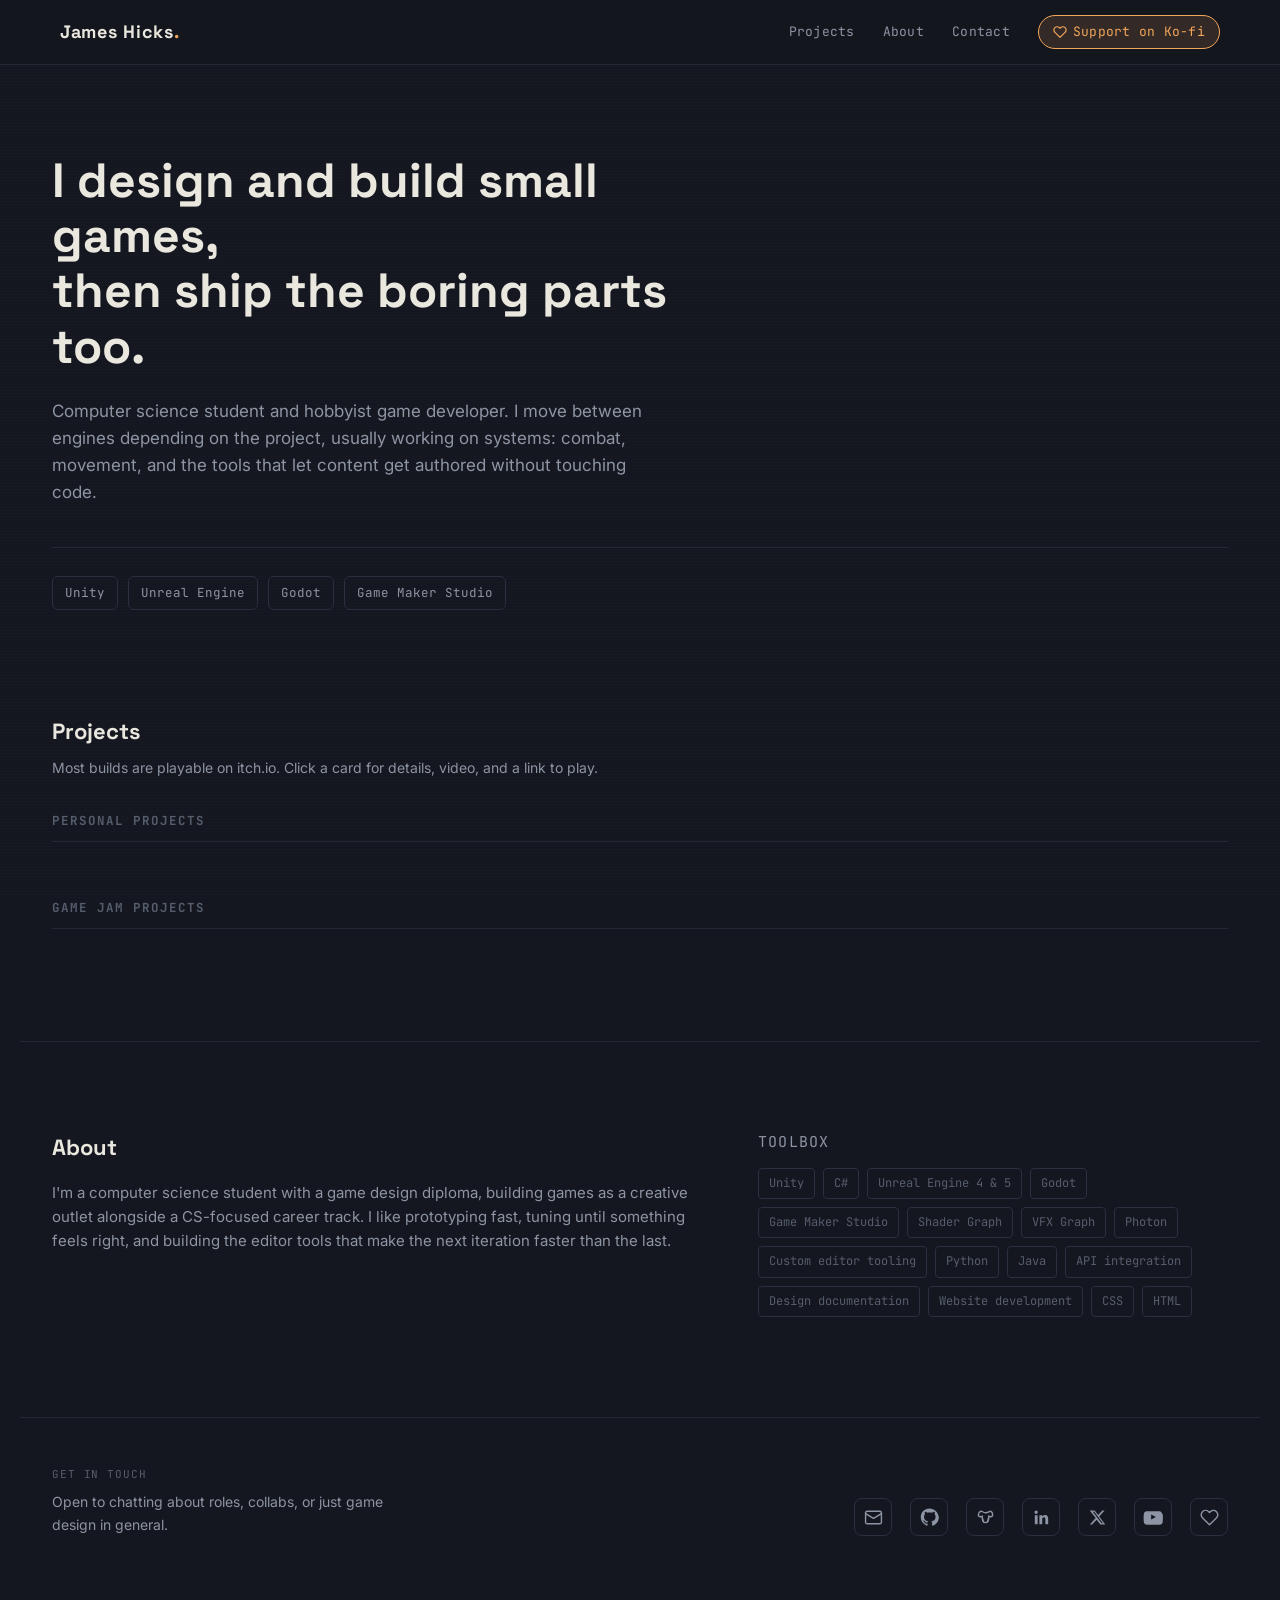
==== index.html @ a2122f5e "Update index.html" ====
<!DOCTYPE html>
<html lang="en">
<head>
<meta charset="UTF-8">
<meta name="viewport" content="width=device-width, initial-scale=1.0">
<title>James Hicks: Game Dev</title>
<meta name="description" content="Game development portfolio for James Hicks. Prototypes, systems, and shipped builds.">
<link rel="preconnect" href="https://fonts.googleapis.com">
<link rel="preconnect" href="https://fonts.gstatic.com" crossorigin>
<link href="https://fonts.googleapis.com/css2?family=Space+Grotesk:wght@500;600;700&family=Inter:wght@400;500;600&family=JetBrains+Mono:wght@400;500&display=swap" rel="stylesheet">
<link rel="stylesheet" href="style.css">
</head>
<body>

<div class="scanlines" aria-hidden="true"></div>

<header class="site-header">
  <div class="wrap header-inner">
    <a href="#top" class="wordmark">James Hicks<span class="wordmark-dot">.</span></a>
    <nav class="site-nav">
      <a href="#log">Projects</a>
      <a href="#about">About</a>
      <a href="#contact">Contact</a>
      <a href="#" target="_blank" rel="noopener" class="kofi-pill">
        <svg viewBox="0 0 24 24" width="14" height="14" fill="none" stroke="currentColor" stroke-width="2" stroke-linecap="round" stroke-linejoin="round" aria-hidden="true"><path d="M20.84 4.61a5.5 5.5 0 0 0-7.78 0L12 5.67l-1.06-1.06a5.5 5.5 0 0 0-7.78 7.78l1.06 1.06L12 21.23l7.78-7.78 1.06-1.06a5.5 5.5 0 0 0 0-7.78z"></path></svg>
        Support on Ko-fi
      </a>
    </nav>
  </div>
</header>

<main>

  <section class="hero wrap" id="top">
    <h1 class="hero-title">I design and build small games,<br>then ship the boring parts too.</h1>
    <p class="hero-sub">Computer science student and hobbyist game developer. I move between engines depending on the project, usually working on systems: combat, movement, and the tools that let content get authored without touching code.</p>
    <div class="hero-engines">
      <span class="engine-tag">Unity</span>
      <span class="engine-tag">Unreal Engine</span>
      <span class="engine-tag">Godot</span>
      <span class="engine-tag">Game Maker Studio</span>
    </div>
  </section>

  <section class="log-section wrap" id="log">
    <div class="log-heading">
      <h2>Projects</h2>
      <p class="log-heading-sub">Most builds are playable on itch.io. Click a card for details, video, and a link to play.</p>
    </div>

    <div class="project-subsection">
      <h3 class="subsection-title">Personal projects</h3>
      <div class="project-grid" id="project-grid-personal">
        <!-- rendered by script.js from projects.js -->
      </div>
    </div>

    <div class="project-subsection">
      <h3 class="subsection-title">Game jam projects</h3>
      <div class="project-grid" id="project-grid-jam">
        <!-- rendered by script.js from projects.js -->
      </div>
    </div>
  </section>

  <section class="about wrap" id="about">
    <div class="about-grid">
      <div>
        <h2>About</h2>
        <p>I'm a computer science student with a game design diploma, building games as a creative outlet alongside a CS-focused career track. I like prototyping fast, tuning until something feels right, and building the editor tools that make the next iteration faster than the last.</p>
      </div>
      <div class="about-stack">
        <p class="about-stack-label">Toolbox</p>
        <div class="stack-tags">
          <span class="tool-tag">Unity</span>
          <span class="tool-tag">C#</span>
          <span class="tool-tag">Unreal Engine 4 &amp; 5</span>
          <span class="tool-tag">Godot</span>
          <span class="tool-tag">Game Maker Studio</span>
          <span class="tool-tag">Shader Graph</span>
          <span class="tool-tag">VFX Graph</span>
          <span class="tool-tag">Photon</span>
          <span class="tool-tag">Custom editor tooling</span>
          <span class="tool-tag">Python</span>
          <span class="tool-tag">Java</span>
          <span class="tool-tag">API integration</span>
          <span class="tool-tag">Design documentation</span>
          <span class="tool-tag">Website development</span>
          <span class="tool-tag">CSS</span>
          <span class="tool-tag">HTML</span>
        </div>
      </div>
    </div>
  </section>

</main>

<footer class="site-footer wrap" id="contact">
  <div class="footer-inner">
    <div>
      <p class="footer-label">get in touch</p>
      <p class="footer-copy">Open to chatting about roles, collabs, or just game design in general.</p>
    </div>
    <div class="footer-links">
      <a href="mailto:james8hicks@gmail.com" aria-label="Email" title="Email">
        <svg viewBox="0 0 24 24" width="19" height="19" fill="none" stroke="currentColor" stroke-width="1.8" stroke-linecap="round" stroke-linejoin="round"><rect x="2" y="4" width="20" height="16" rx="2"></rect><path d="m2 7 10 6 10-6"></path></svg>
      </a>
      <a href="https://github.com/james-hicks" target="_blank" rel="noopener" aria-label="GitHub" title="GitHub">
        <svg viewBox="0 0 24 24" width="19" height="19" fill="currentColor"><path d="M12 .5C5.73.5.98 5.24.98 11.52c0 5.02 3.26 9.28 7.79 10.79.57.1.78-.25.78-.55 0-.27-.01-1.17-.02-2.12-3.17.69-3.84-1.34-3.84-1.34-.52-1.32-1.27-1.67-1.27-1.67-1.04-.71.08-.7.08-.7 1.15.08 1.75 1.18 1.75 1.18 1.02 1.75 2.68 1.24 3.33.95.1-.74.4-1.24.72-1.53-2.53-.29-5.19-1.27-5.19-5.63 0-1.24.44-2.26 1.17-3.06-.12-.29-.51-1.45.11-3.02 0 0 .96-.31 3.14 1.17.91-.25 1.89-.38 2.86-.38.97 0 1.95.13 2.86.38 2.18-1.48 3.14-1.17 3.14-1.17.62 1.57.23 2.73.11 3.02.73.8 1.17 1.82 1.17 3.06 0 4.37-2.66 5.34-5.2 5.62.41.36.77 1.06.77 2.14 0 1.55-.01 2.79-.01 3.17 0 .3.2.66.79.55 4.53-1.51 7.79-5.77 7.79-10.79C23.02 5.24 18.27.5 12 .5z"></path></svg>
      </a>
      <a href="https://leyamez.itch.io/" target="_blank" rel="noopener" aria-label="itch.io" title="itch.io">
        <svg viewBox="0 0 24 24" width="19" height="19" fill="none" stroke="currentColor" stroke-width="1.8" stroke-linecap="round" stroke-linejoin="round"><path d="M3 8.5c0-2 2-4.5 3.5-4.5S9 6 12 6s5.5-2 6.5-2S21 6.5 21 8.5c0 1.5-1 2.5-2.5 2.5S16 10 16 10s.5 5-1 7c-.7.9-1.5 1.5-3 1.5s-2.3-.6-3-1.5c-1.5-2-1-7-1-7s-1 1-2.5 1S3 10 3 8.5z"></path><path d="M8.5 13.5c0 1.5.5 3 1 3.5M15.5 13.5c0 1.5-.5 3-1 3.5"></path></svg>
      </a>
      <a href="https://www.linkedin.com/in/james--hicks/" target="_blank" rel="noopener" aria-label="LinkedIn" title="LinkedIn">
        <svg viewBox="0 0 24 24" width="19" height="19" fill="currentColor"><path d="M20.45 20.45h-3.56v-5.57c0-1.33-.02-3.04-1.85-3.04-1.85 0-2.14 1.45-2.14 2.94v5.67H9.34V9h3.42v1.56h.05c.48-.9 1.64-1.85 3.38-1.85 3.6 0 4.27 2.37 4.27 5.46v6.28zM5.34 7.43a2.07 2.07 0 1 1 0-4.13 2.07 2.07 0 0 1 0 4.13zM7.11 20.45H3.56V9h3.55v11.45z"></path></svg>
      </a>
      <a href="https://x.com/home" target="_blank" rel="noopener" aria-label="Twitter / X" title="Twitter / X">
        <svg viewBox="0 0 24 24" width="17" height="17" fill="currentColor"><path d="M18.9 2H22l-7.6 8.7L23 22h-6.9l-5.4-6.9L4.5 22H1.3l8.1-9.3L1 2h7l4.9 6.3L18.9 2zm-1.2 18h1.9L7.4 4H5.4l12.3 16z"></path></svg>
      </a>
      <a href="https://www.youtube.com/@leyamez" target="_blank" rel="noopener" aria-label="YouTube" title="YouTube">
        <svg viewBox="0 0 24 24" width="20" height="20" fill="currentColor"><path d="M23 8.5s-.23-1.6-.94-2.31c-.9-.93-1.9-.94-2.36-.99C16.4 5 12 5 12 5h-.01s-4.39 0-7.7.2c-.46.05-1.46.06-2.36.99C1.23 6.9 1 8.5 1 8.5S.76 10.4.76 12.3v1.78c0 1.9.24 3.8.24 3.8s.23 1.6.94 2.31c.9.93 2.08.9 2.6 1 1.9.18 8.06.24 8.06.24s4.4-.01 7.71-.21c.46-.05 1.46-.06 2.36-.99.71-.71.94-2.31.94-2.31s.24-1.9.24-3.8v-1.78c0-1.9-.24-3.8-.24-3.8zM9.75 15.02V9.13l5.75 2.96-5.75 2.93z"></path></svg>
      </a>
      <a href="https://ko-fi.com/jamesyamez" target="_blank" rel="noopener" aria-label="Ko-fi" title="Ko-fi">
        <svg viewBox="0 0 24 24" width="19" height="19" fill="none" stroke="currentColor" stroke-width="1.8" stroke-linecap="round" stroke-linejoin="round"><path d="M20.84 4.61a5.5 5.5 0 0 0-7.78 0L12 5.67l-1.06-1.06a5.5 5.5 0 0 0-7.78 7.78l1.06 1.06L12 21.23l7.78-7.78 1.06-1.06a5.5 5.5 0 0 0 0-7.78z"></path></svg>
      </a>
    </div>
  </div>
</footer>

<div class="modal-backdrop" id="modal-backdrop">
  <div class="modal" id="modal" role="dialog" aria-modal="true" aria-labelledby="modal-title">
    <button class="modal-close" id="modal-close" aria-label="Close project details">&times;</button>
    <div id="modal-content"></div>
  </div>
</div>

<script src="projects.js"></script>
<script src="script.js"></script>
</body>
</html>
---- style.css ----
:root {
  --bg: #14171f;
  --bg-panel: #1c202a;
  --bg-panel-hover: #232838;
  --border: #2b3040;
  --border-soft: #232736;
  --text: #e9e7de;
  --text-dim: #8d94a3;
  --text-faint: #565d6d;
  --accent: #f2a65a;
  --accent-soft: rgba(242, 166, 90, 0.14);
  --teal: #5fb8ad;
  --teal-soft: rgba(95, 184, 173, 0.14);
  --violet: #9b8cd9;
  --violet-soft: rgba(155, 140, 217, 0.14);
  --green: #7ec488;
  --green-soft: rgba(126, 196, 136, 0.14);
  --coral: #e2795c;
  --coral-soft: rgba(226, 121, 92, 0.14);
  --blue: #6fa3d8;
  --blue-soft: rgba(111, 163, 216, 0.14);

  --font-display: 'Space Grotesk', sans-serif;
  --font-body: 'Inter', sans-serif;
  --font-mono: 'JetBrains Mono', monospace;
}

* { box-sizing: border-box; }

html { scroll-behavior: smooth; }

body {
  margin: 0;
  background: var(--bg);
  color: var(--text);
  font-family: var(--font-body);
  line-height: 1.6;
  -webkit-font-smoothing: antialiased;
}

a { color: inherit; }

.wrap {
  max-width: 1240px;
  margin: 0 auto;
  padding: 0 40px;
}

/* subtle scanline texture, fixed, very low opacity */
.scanlines {
  position: fixed;
  inset: 0;
  pointer-events: none;
  z-index: 1;
  background-image: repeating-linear-gradient(
    to bottom,
    rgba(255, 255, 255, 0.012),
    rgba(255, 255, 255, 0.012) 1px,
    transparent 1px,
    transparent 3px
  );
}

/* ---------- header ---------- */

.site-header {
  position: sticky;
  top: 0;
  z-index: 20;
  background: rgba(20, 23, 31, 0.85);
  backdrop-filter: blur(8px);
  border-bottom: 1px solid var(--border-soft);
}

.header-inner {
  display: flex;
  align-items: center;
  justify-content: space-between;
  height: 64px;
}

.wordmark {
  font-family: var(--font-display);
  font-weight: 700;
  font-size: 18px;
  letter-spacing: 0.04em;
  text-decoration: none;
  color: var(--text);
}

.wordmark-dot { color: var(--accent); }

.site-nav {
  display: flex;
  align-items: center;
  gap: 28px;
}

.site-nav a {
  font-family: var(--font-mono);
  font-size: 13px;
  text-decoration: none;
  color: var(--text-dim);
  letter-spacing: 0.02em;
  transition: color 0.15s ease;
}

.site-nav a:hover { color: var(--accent); }

.kofi-pill {
  display: inline-flex !important;
  align-items: center;
  gap: 6px;
  color: var(--accent) !important;
  background: var(--accent-soft);
  border: 1px solid var(--accent);
  border-radius: 999px;
  padding: 6px 14px;
  transition: background 0.15s ease;
}

.kofi-pill:hover { background: rgba(242, 166, 90, 0.26); }

/* ---------- hero ---------- */

.hero {
  padding: 88px 32px 64px;
  position: relative;
  z-index: 2;
}

.hero-title {
  font-family: var(--font-display);
  font-weight: 700;
  font-size: clamp(32px, 5vw, 48px);
  line-height: 1.15;
  margin: 0 0 24px;
  max-width: 20ch;
}

.hero-sub {
  font-size: 17px;
  color: var(--text-dim);
  max-width: 56ch;
  margin: 0 0 40px;
}

.hero-engines {
  display: flex;
  flex-wrap: wrap;
  gap: 10px;
  padding-top: 28px;
  border-top: 1px solid var(--border-soft);
}

.engine-tag {
  font-family: var(--font-mono);
  font-size: 12.5px;
  color: var(--text-dim);
  border: 1px solid var(--border);
  padding: 6px 12px;
  border-radius: 6px;
}

/* ---------- log section ---------- */

.log-section {
  padding: 40px 32px 96px;
  position: relative;
  z-index: 2;
}

.log-heading {
  margin-bottom: 32px;
}

.log-heading h2 {
  font-family: var(--font-display);
  font-size: 22px;
  margin: 0 0 8px;
}

.log-heading-sub {
  color: var(--text-dim);
  font-size: 14px;
  margin: 0;
}

.project-subsection {
  margin-bottom: 40px;
}

.project-subsection:last-child {
  margin-bottom: 0;
}

.subsection-title {
  font-family: var(--font-mono);
  font-size: 12.5px;
  text-transform: uppercase;
  letter-spacing: 0.08em;
  color: var(--text-faint);
  margin: 0 0 16px;
  padding-bottom: 10px;
  border-bottom: 1px solid var(--border-soft);
}

.project-grid {
  display: grid;
  grid-template-columns: repeat(2, 1fr);
  gap: 20px;
}

@media (min-width: 1080px) {
  .project-grid { grid-template-columns: repeat(3, 1fr); }
}

@media (max-width: 720px) {
  .project-grid { grid-template-columns: 1fr; }
}

.project-card {
  background: var(--bg-panel);
  border: 1px solid var(--border);
  border-radius: 10px;
  padding: 0;
  cursor: pointer;
  overflow: hidden;
  transition: border-color 0.15s ease, transform 0.15s ease, background 0.15s ease;
  text-align: left;
  display: flex;
  flex-direction: column;
}

.project-card:hover,
.project-card:focus-visible {
  background: var(--bg-panel-hover);
  border-color: var(--accent);
  transform: translateY(-2px);
}

.project-card:focus-visible { outline: 2px solid var(--accent); outline-offset: 2px; }

.card-thumb {
  aspect-ratio: 16 / 9;
  background: linear-gradient(135deg, #1e2330, #171a22);
  border-bottom: 1px solid var(--border);
  display: flex;
  align-items: center;
  justify-content: center;
  color: var(--text-faint);
  font-family: var(--font-mono);
  font-size: 12px;
  position: relative;
  overflow: hidden;
}

.card-thumb img {
  width: 100%;
  height: 100%;
  object-fit: cover;
}

.card-build {
  position: absolute;
  top: 10px;
  left: 10px;
  font-family: var(--font-mono);
  font-size: 11px;
  background: rgba(20, 23, 31, 0.85);
  color: var(--text-dim);
  padding: 3px 8px;
  border-radius: 4px;
  border: 1px solid var(--border);
}

.card-body {
  padding: 18px 20px 20px;
  display: flex;
  flex-direction: column;
  gap: 10px;
  flex: 1;
}

.card-top-row {
  display: flex;
  align-items: center;
  justify-content: space-between;
  gap: 12px;
}

.card-title {
  font-family: var(--font-display);
  font-weight: 600;
  font-size: 17px;
  margin: 0;
}

.status-badge {
  font-family: var(--font-mono);
  font-size: 10px;
  text-transform: uppercase;
  letter-spacing: 0.06em;
  padding: 3px 8px;
  border-radius: 4px;
  white-space: nowrap;
}

.status-active { color: var(--accent); background: var(--accent-soft); }
.status-prototype { color: var(--teal); background: var(--teal-soft); }
.status-concept { color: var(--violet); background: var(--violet-soft); }
.status-released { color: var(--green); background: var(--green-soft); }
.status-game-jam { color: var(--coral); background: var(--coral-soft); }
.status-industry { color: var(--blue); background: var(--blue-soft); }

.card-tagline {
  font-size: 14px;
  color: var(--text-dim);
  margin: 0;
  flex: 1;
}

.card-tools {
  display: flex;
  flex-wrap: wrap;
  gap: 6px;
  margin-top: 4px;
}

.tool-tag {
  font-family: var(--font-mono);
  font-size: 10.5px;
  color: var(--text-faint);
  border: 1px solid var(--border);
  padding: 2px 7px;
  border-radius: 4px;
}

/* ---------- about ---------- */

.about {
  padding: 40px 32px 100px;
  border-top: 1px solid var(--border-soft);
  position: relative;
  z-index: 2;
}

.about-grid {
  display: grid;
  grid-template-columns: 1.4fr 1fr;
  gap: 48px;
  padding-top: 48px;
}

@media (max-width: 720px) {
  .about-grid { grid-template-columns: 1fr; gap: 32px; }
}

.about h2 {
  font-family: var(--font-display);
  font-size: 22px;
  margin: 0 0 16px;
}

.about p {
  color: var(--text-dim);
  font-size: 15px;
}

.about-stack-label {
  font-family: var(--font-mono);
  font-size: 11px;
  text-transform: uppercase;
  letter-spacing: 0.08em;
  color: var(--text-faint);
  margin: 0 0 14px;
}

.stack-tags {
  display: flex;
  flex-wrap: wrap;
  gap: 8px;
}

.stack-tags .tool-tag {
  font-size: 12px;
  padding: 5px 10px;
}

/* ---------- footer ---------- */

.site-footer {
  padding: 48px 32px 64px;
  border-top: 1px solid var(--border-soft);
}

.footer-inner {
  display: flex;
  justify-content: space-between;
  align-items: flex-end;
  flex-wrap: wrap;
  gap: 24px;
}

.footer-label {
  font-family: var(--font-mono);
  font-size: 11px;
  text-transform: uppercase;
  letter-spacing: 0.08em;
  color: var(--text-faint);
  margin: 0 0 8px;
}

.footer-copy {
  color: var(--text-dim);
  font-size: 14px;
  margin: 0;
  max-width: 40ch;
}

.footer-links {
  display: flex;
  gap: 18px;
  align-items: center;
}

.footer-links a {
  display: flex;
  align-items: center;
  justify-content: center;
  width: 38px;
  height: 38px;
  border-radius: 8px;
  border: 1px solid var(--border);
  color: var(--text-dim);
  transition: color 0.15s ease, border-color 0.15s ease, background 0.15s ease;
}

.footer-links a:hover {
  color: var(--accent);
  border-color: var(--accent);
  background: var(--accent-soft);
}

/* ---------- modal ---------- */

.modal-backdrop {
  position: fixed;
  inset: 0;
  background: rgba(10, 12, 16, 0.72);
  display: none;
  align-items: flex-start;
  justify-content: center;
  padding: 48px 20px;
  overflow-y: auto;
  z-index: 100;
}

.modal-backdrop.open { display: flex; }

.modal {
  background: var(--bg-panel);
  border: 1px solid var(--border);
  border-radius: 12px;
  max-width: 760px;
  width: 100%;
  padding: 32px;
  position: relative;
}

.modal-close {
  position: absolute;
  top: 16px;
  right: 16px;
  background: none;
  border: 1px solid var(--border);
  color: var(--text-dim);
  width: 32px;
  height: 32px;
  border-radius: 6px;
  font-size: 18px;
  cursor: pointer;
  line-height: 1;
}

.modal-close:hover { color: var(--accent); border-color: var(--accent); }

.modal-header-row {
  display: flex;
  align-items: center;
  gap: 12px;
  margin-bottom: 6px;
  flex-wrap: wrap;
}

.modal-title {
  font-family: var(--font-display);
  font-size: 24px;
  margin: 0;
}

.modal-tagline {
  color: var(--text-dim);
  font-size: 15px;
  margin: 4px 0 24px;
}

.play-link {
  display: inline-flex;
  align-items: center;
  gap: 6px;
  font-family: var(--font-mono);
  font-size: 13px;
  color: var(--accent);
  text-decoration: none;
  border: 1px solid var(--accent);
  background: var(--accent-soft);
  padding: 8px 14px;
  border-radius: 6px;
  margin: 4px 0 20px;
}

.play-link:hover { background: rgba(242, 166, 90, 0.24); }

.modal-play-embed {
  width: 100%;
  aspect-ratio: 16 / 10;
  background: #0e1015;
  border-radius: 8px;
  overflow: hidden;
  margin: 4px 0 24px;
  border: 1px solid var(--border);
}

.modal-play-embed iframe {
  width: 100%;
  height: 100%;
  border: 0;
}

.modal-video {
  position: relative;
  width: 100%;
  aspect-ratio: 16 / 9;
  background: #0e1015;
  border-radius: 8px;
  overflow: hidden;
  margin-bottom: 24px;
  border: 1px solid var(--border);
}

.modal-video iframe {
  width: 100%;
  height: 100%;
  border: 0;
}

.modal-video-placeholder {
  width: 100%;
  height: 100%;
  display: flex;
  align-items: center;
  justify-content: center;
  color: var(--text-faint);
  font-family: var(--font-mono);
  font-size: 13px;
}

.modal-section-label {
  font-family: var(--font-mono);
  font-size: 11px;
  text-transform: uppercase;
  letter-spacing: 0.08em;
  color: var(--text-faint);
  margin: 24px 0 10px;
}

.modal-summary {
  font-size: 14.5px;
  color: var(--text);
  line-height: 1.7;
}

.modal-meta-row {
  display: flex;
  gap: 32px;
  flex-wrap: wrap;
  margin-top: 20px;
}

.modal-gallery {
  display: grid;
  grid-template-columns: repeat(auto-fill, minmax(140px, 1fr));
  gap: 10px;
  margin-top: 10px;
}

.modal-gallery img {
  width: 100%;
  aspect-ratio: 4 / 3;
  object-fit: cover;
  border-radius: 6px;
  border: 1px solid var(--border);
}

.modal-gallery-placeholder {
  font-family: var(--font-mono);
  font-size: 12.5px;
  color: var(--text-faint);
}

@media (prefers-reduced-motion: reduce) {
  * { transition: none !important; scroll-behavior: auto !important; }
}
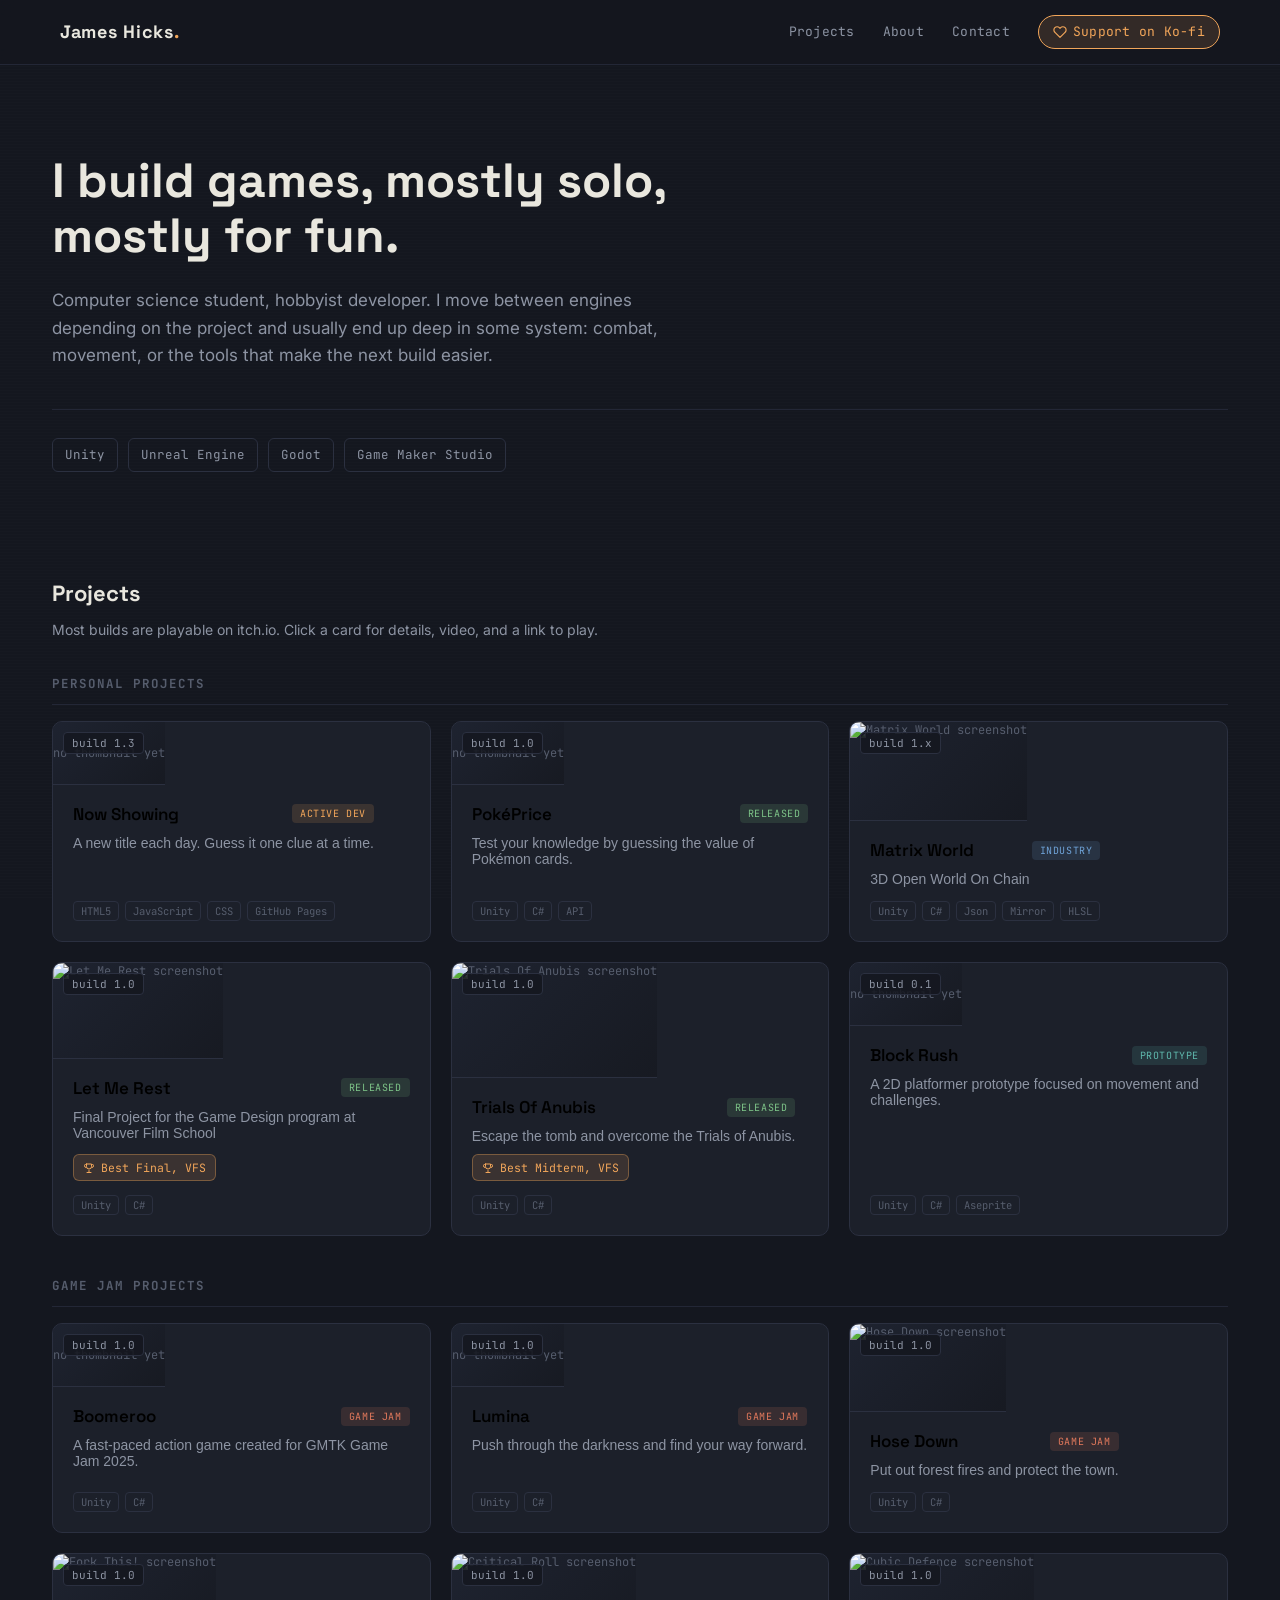
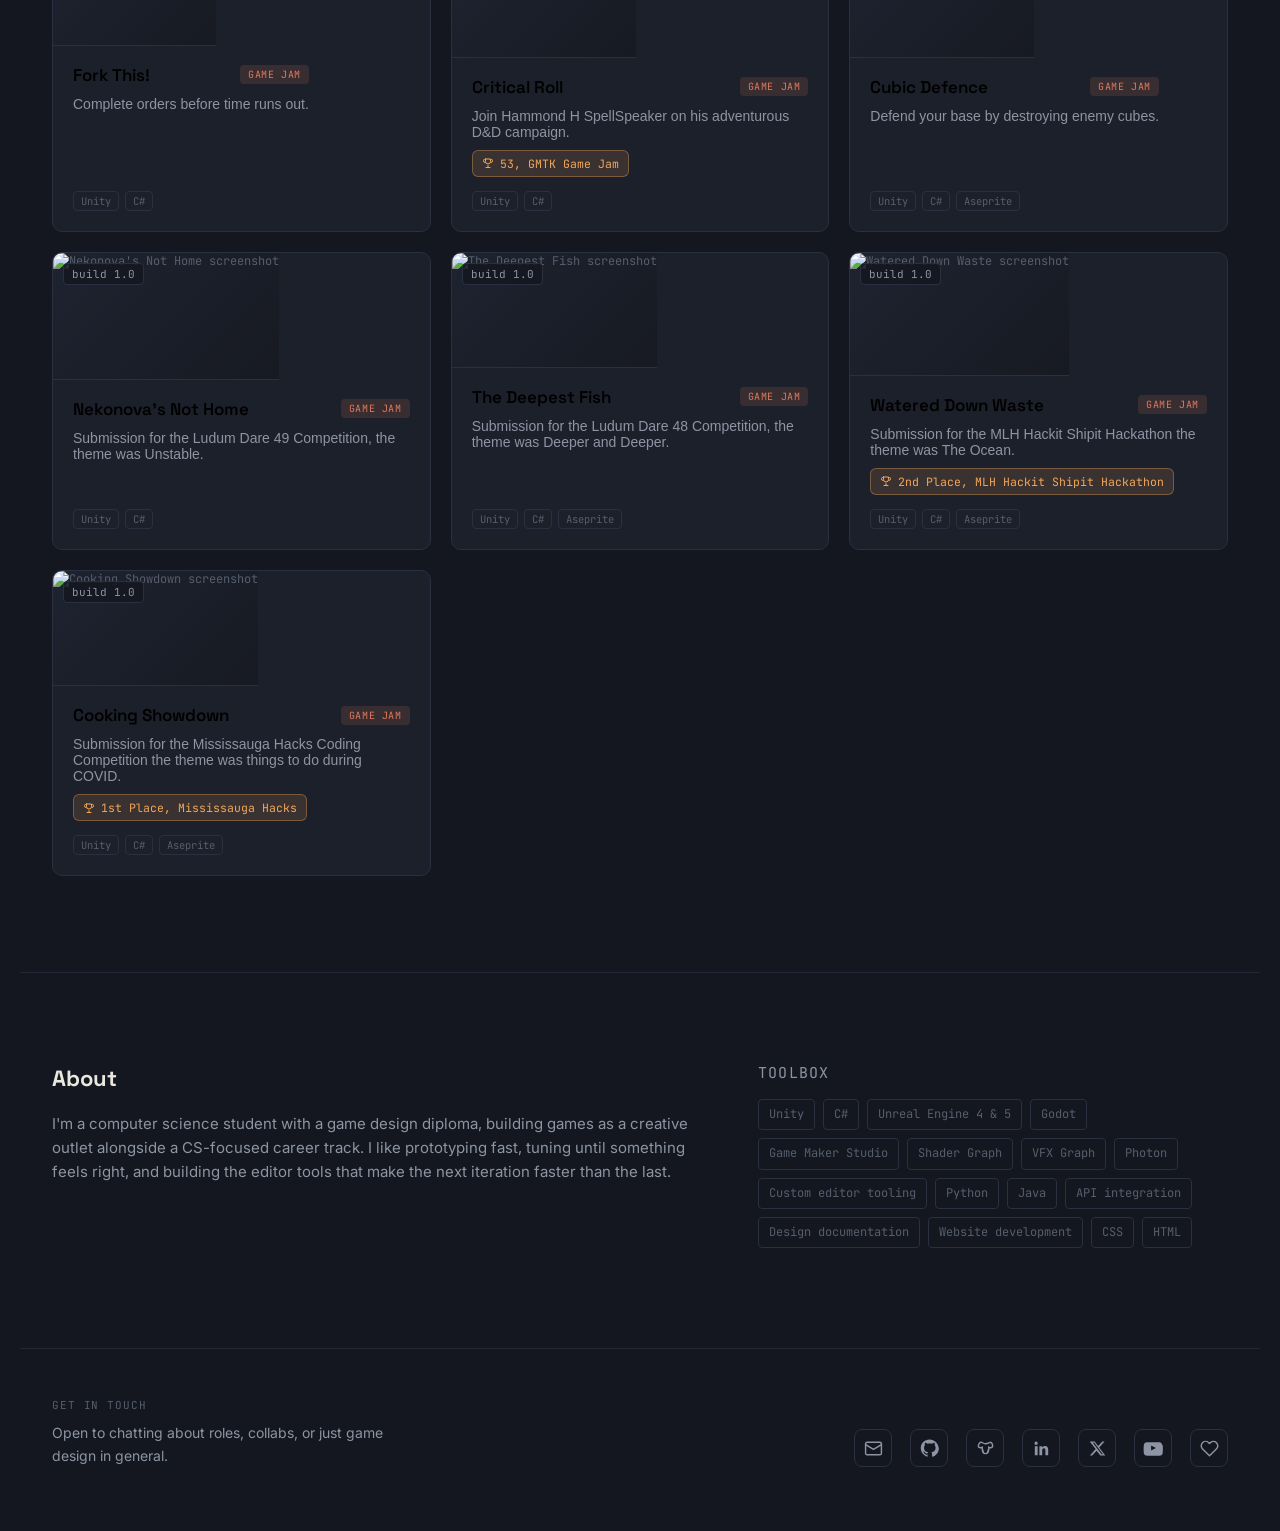
==== commit 906f4c61: "Update index.html" ====
--- a/index.html
+++ b/index.html
@@ -21,7 +21,7 @@
       <a href="#log">Projects</a>
       <a href="#about">About</a>
       <a href="#contact">Contact</a>
-      <a href="#" target="_blank" rel="noopener" class="kofi-pill">
+      <a href="https://ko-fi.com/jamesyamez" target="_blank" rel="noopener" class="kofi-pill">
         <svg viewBox="0 0 24 24" width="14" height="14" fill="none" stroke="currentColor" stroke-width="2" stroke-linecap="round" stroke-linejoin="round" aria-hidden="true"><path d="M20.84 4.61a5.5 5.5 0 0 0-7.78 0L12 5.67l-1.06-1.06a5.5 5.5 0 0 0-7.78 7.78l1.06 1.06L12 21.23l7.78-7.78 1.06-1.06a5.5 5.5 0 0 0 0-7.78z"></path></svg>
         Support on Ko-fi
       </a>
@@ -32,8 +32,8 @@
 <main>
 
   <section class="hero wrap" id="top">
-    <h1 class="hero-title">I design and build small games,<br>then ship the boring parts too.</h1>
-    <p class="hero-sub">Computer science student and hobbyist game developer. I move between engines depending on the project, usually working on systems: combat, movement, and the tools that let content get authored without touching code.</p>
+    <h1 class="hero-title">I build games, mostly solo,<br>mostly for fun.</h1>
+    <p class="hero-sub">Computer science student, hobbyist developer. I move between engines depending on the project and usually end up deep in some system: combat, movement, or the tools that make the next build easier.</p>
     <div class="hero-engines">
       <span class="engine-tag">Unity</span>
       <span class="engine-tag">Unreal Engine</span>
--- a/style.css
+++ b/style.css
@@ -327,6 +327,20 @@
   margin-top: 4px;
 }
 
+.placement-badge {
+  display: flex;
+  align-items: center;
+  gap: 6px;
+  font-family: var(--font-mono);
+  font-size: 11.5px;
+  color: var(--accent);
+  background: var(--accent-soft);
+  border: 1px solid rgba(242, 166, 90, 0.35);
+  border-radius: 6px;
+  padding: 5px 9px;
+  width: fit-content;
+}
+
 .tool-tag {
   font-family: var(--font-mono);
   font-size: 10.5px;
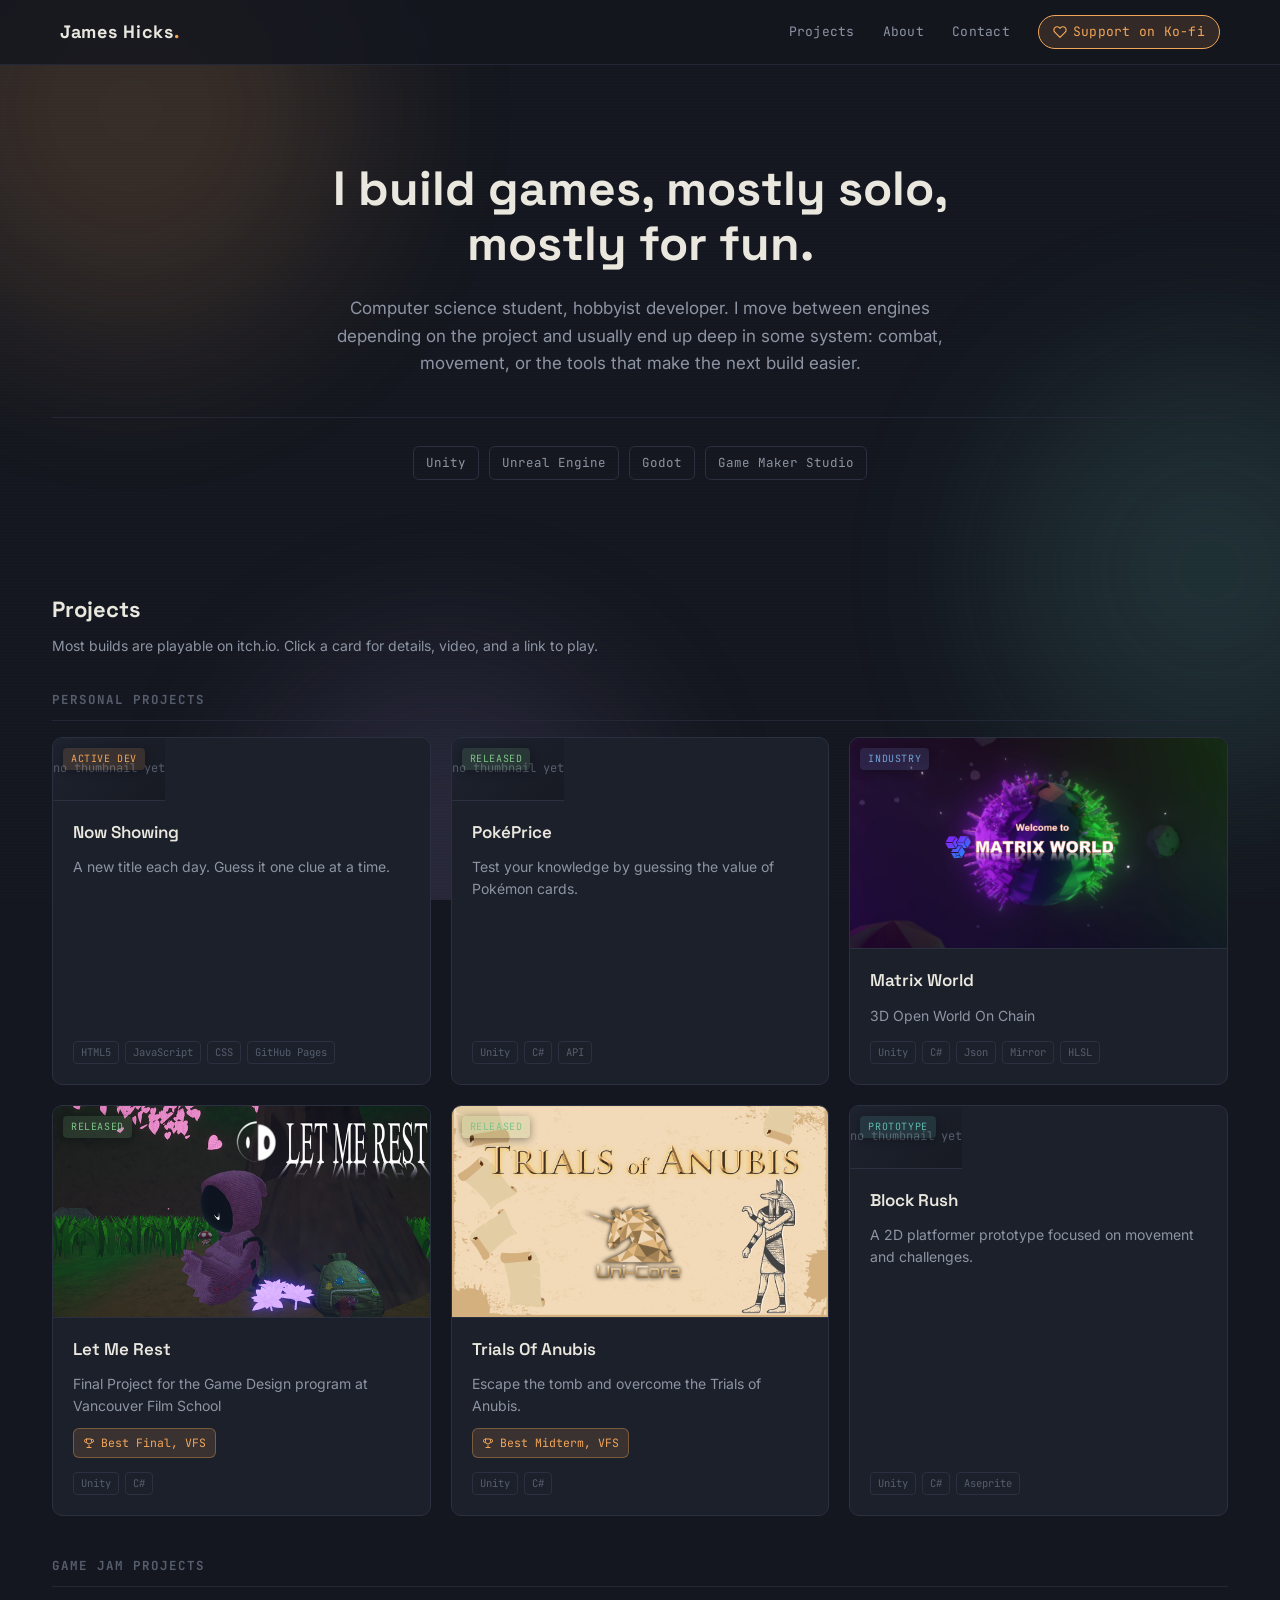
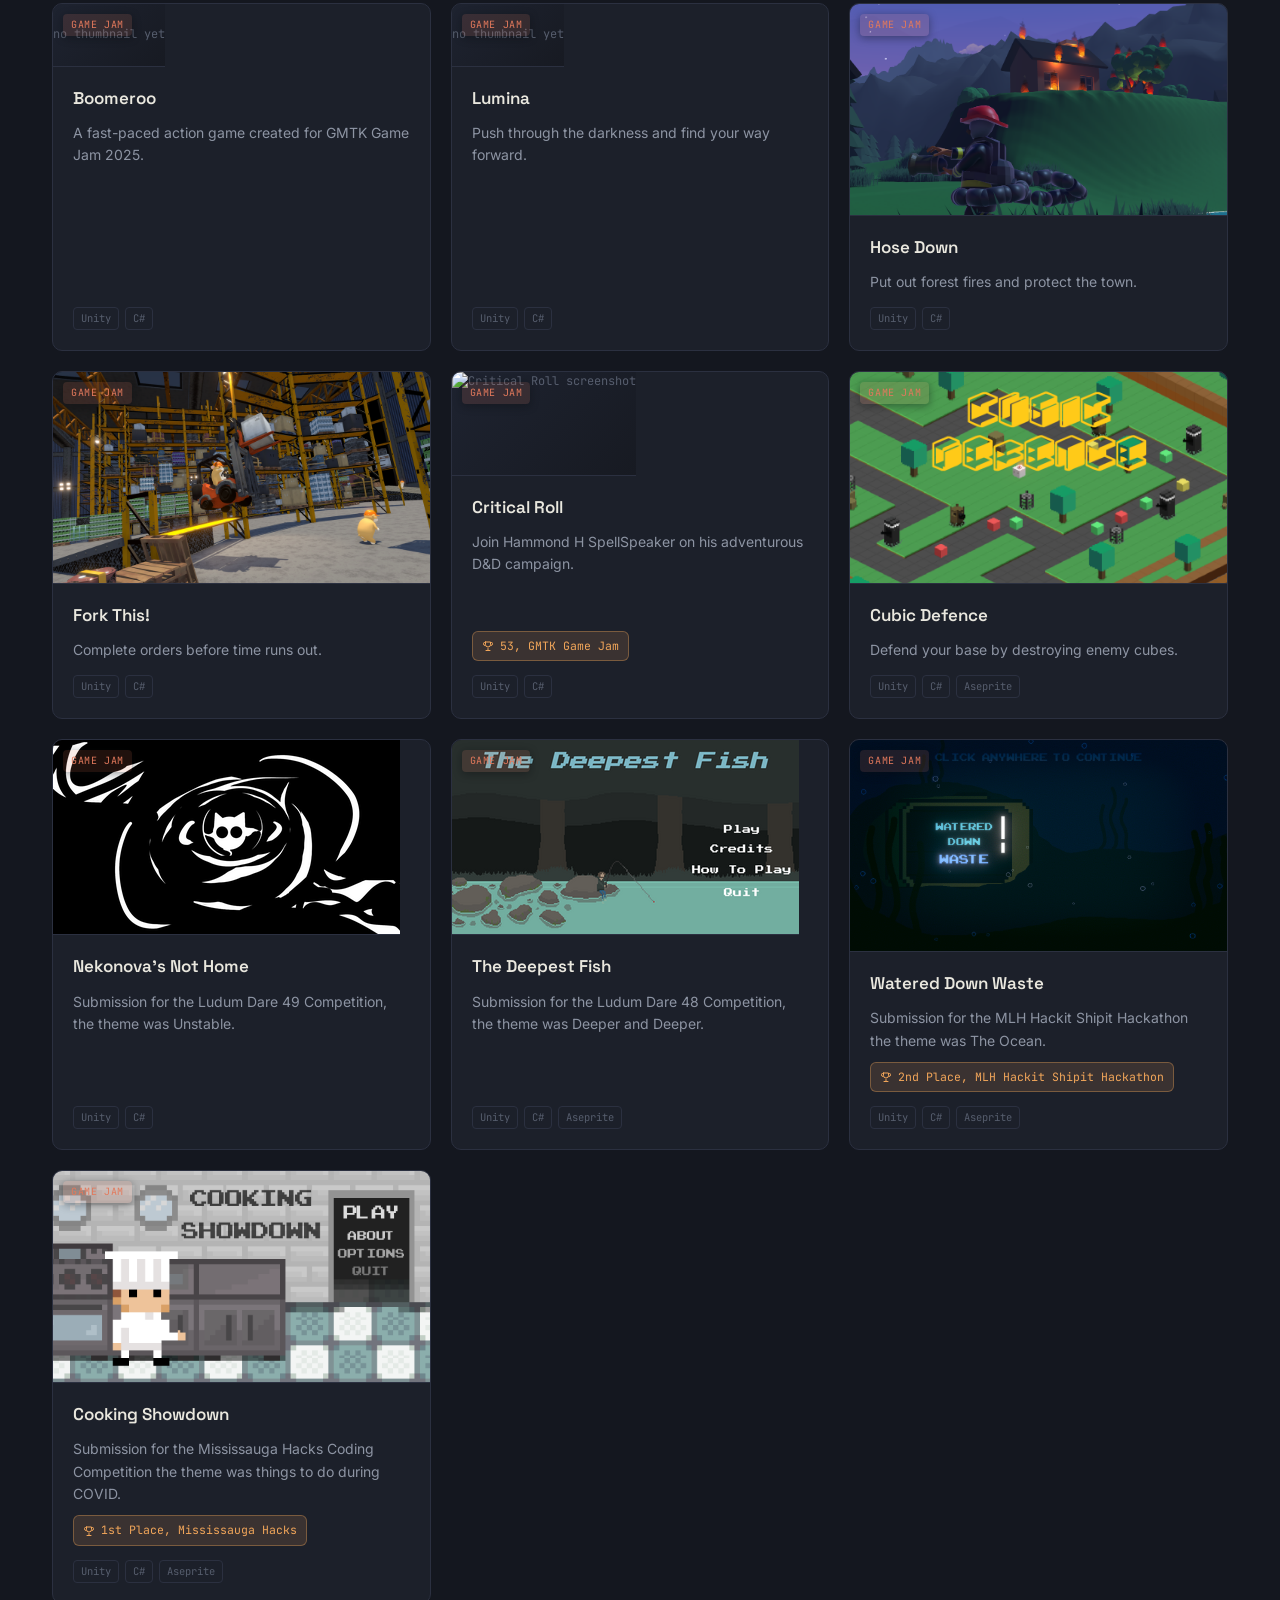
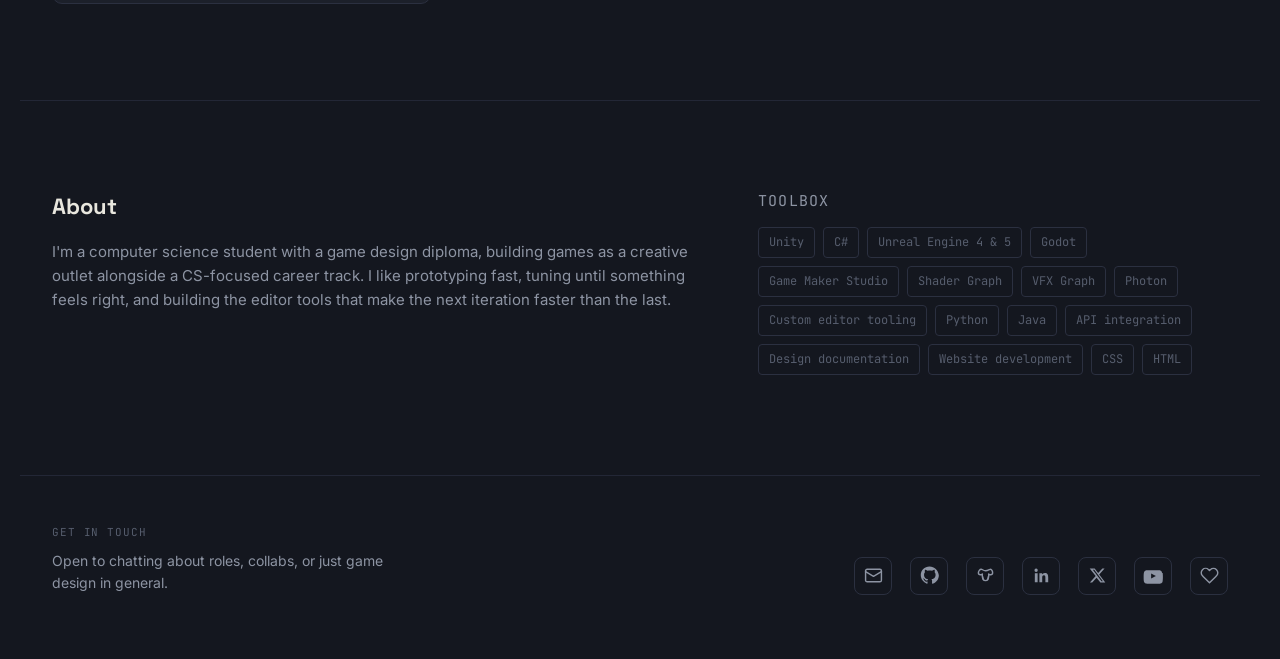
==== commit 9cde7f4f: "Update index.html" ====
--- a/index.html
+++ b/index.html
@@ -12,6 +12,11 @@
 </head>
 <body>
 
+<div class="bg-decor" aria-hidden="true">
+  <span class="blob blob-amber"></span>
+  <span class="blob blob-teal"></span>
+  <span class="blob blob-violet"></span>
+</div>
 <div class="scanlines" aria-hidden="true"></div>
 
 <header class="site-header">
--- a/style.css
+++ b/style.css
@@ -61,6 +61,51 @@
   );
 }
 
+.bg-decor {
+  position: fixed;
+  inset: 0;
+  z-index: 0;
+  overflow: hidden;
+  pointer-events: none;
+}
+
+.blob {
+  position: absolute;
+  border-radius: 50%;
+  filter: blur(90px);
+  opacity: 0.16;
+  transition: transform 0.7s ease-out;
+  will-change: transform;
+}
+
+.blob-amber {
+  width: 460px;
+  height: 460px;
+  top: -120px;
+  left: -100px;
+  background: var(--accent);
+}
+
+.blob-teal {
+  width: 420px;
+  height: 420px;
+  top: 40vh;
+  right: -140px;
+  background: var(--teal);
+}
+
+.blob-violet {
+  width: 380px;
+  height: 380px;
+  bottom: -140px;
+  left: 20vw;
+  background: var(--violet);
+}
+
+@media (prefers-reduced-motion: reduce) {
+  .blob { transition: none !important; }
+}
+
 /* ---------- header ---------- */
 
 .site-header {
@@ -124,9 +169,10 @@
 /* ---------- hero ---------- */
 
 .hero {
-  padding: 88px 32px 64px;
+  padding: 96px 32px 72px;
   position: relative;
   z-index: 2;
+  text-align: center;
 }
 
 .hero-title {
@@ -134,7 +180,7 @@
   font-weight: 700;
   font-size: clamp(32px, 5vw, 48px);
   line-height: 1.15;
-  margin: 0 0 24px;
+  margin: 0 auto 24px;
   max-width: 20ch;
 }
 
@@ -142,11 +188,12 @@
   font-size: 17px;
   color: var(--text-dim);
   max-width: 56ch;
-  margin: 0 0 40px;
+  margin: 0 auto 40px;
 }
 
 .hero-engines {
   display: flex;
+  justify-content: center;
   flex-wrap: wrap;
   gap: 10px;
   padding-top: 28px;
@@ -230,6 +277,8 @@
   text-align: left;
   display: flex;
   flex-direction: column;
+  color: var(--text);
+  font: inherit;
 }
 
 .project-card:hover,
@@ -261,17 +310,11 @@
   object-fit: cover;
 }
 
-.card-build {
+.status-badge-thumb {
   position: absolute;
   top: 10px;
   left: 10px;
-  font-family: var(--font-mono);
-  font-size: 11px;
-  background: rgba(20, 23, 31, 0.85);
-  color: var(--text-dim);
-  padding: 3px 8px;
-  border-radius: 4px;
-  border: 1px solid var(--border);
+  box-shadow: 0 2px 8px rgba(10, 12, 16, 0.4);
 }
 
 .card-body {
@@ -294,6 +337,7 @@
   font-weight: 600;
   font-size: 17px;
   margin: 0;
+  color: var(--text);
 }
 
 .status-badge {
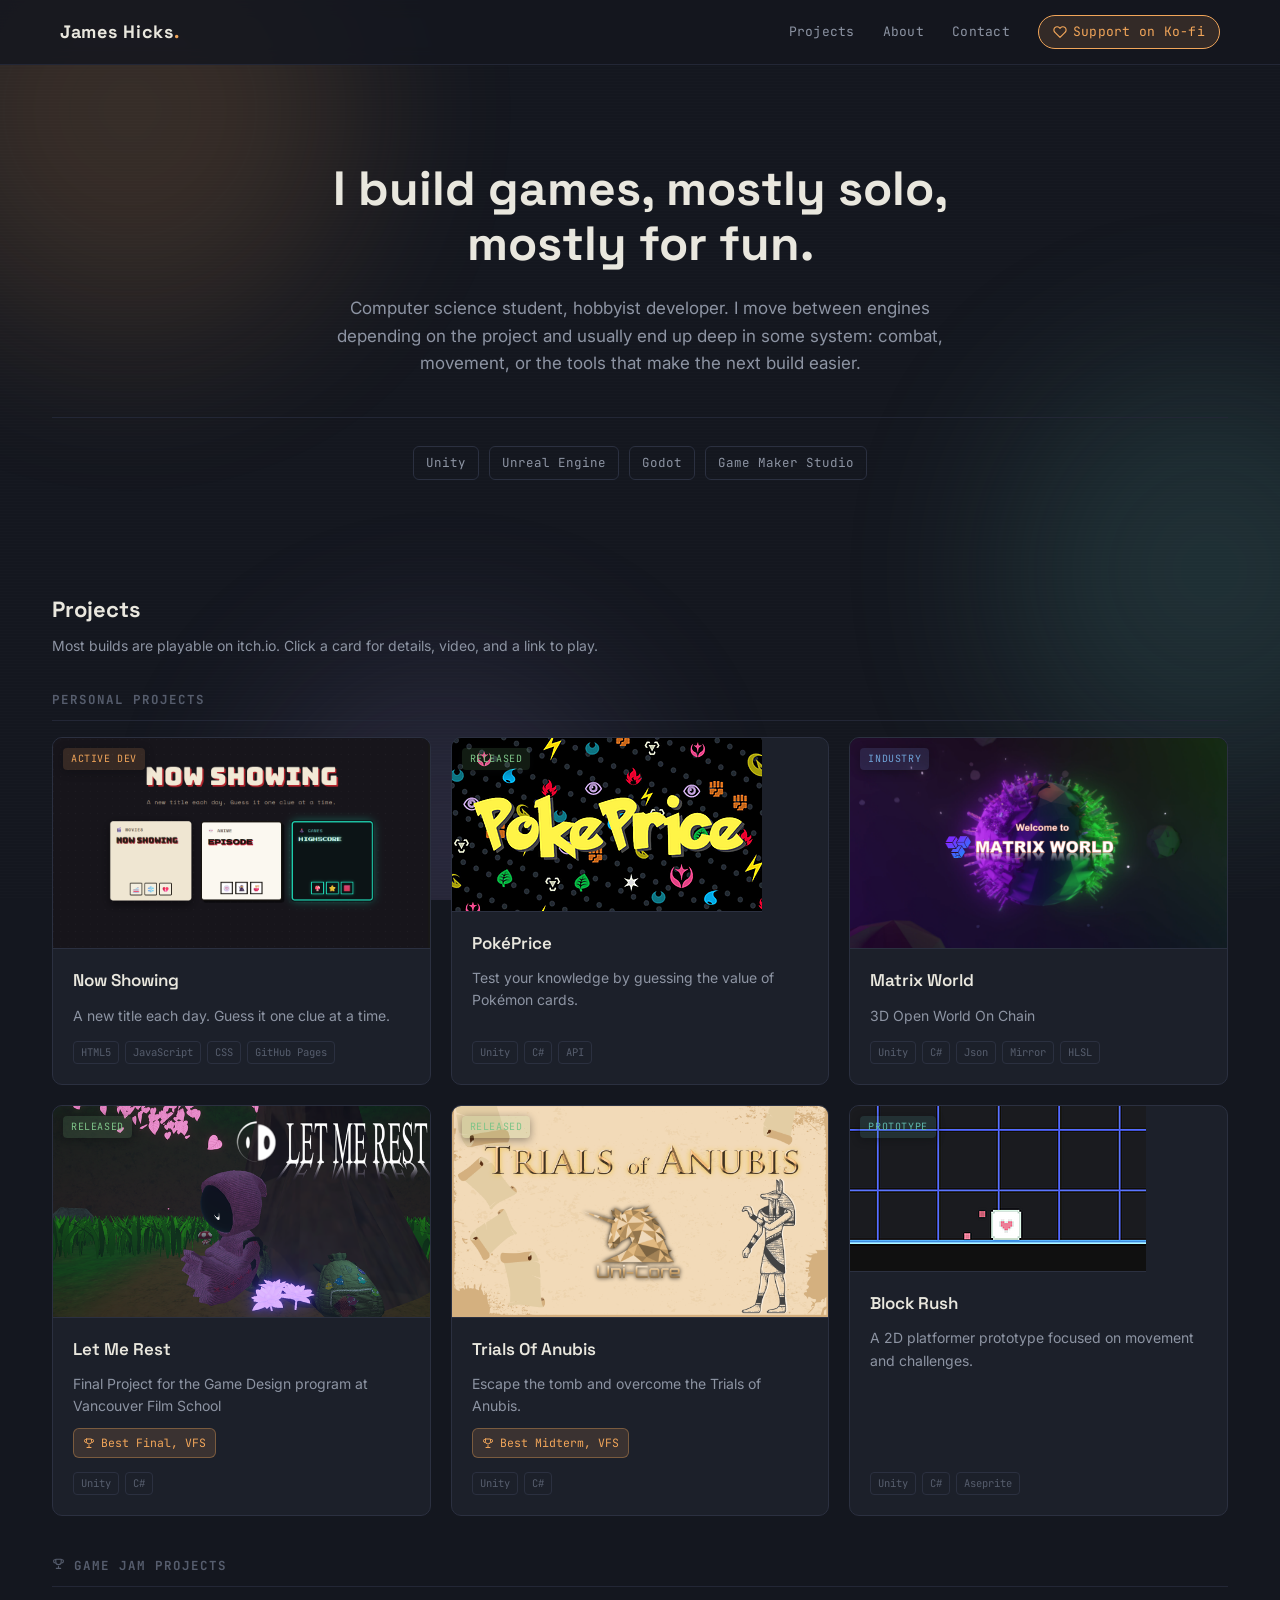
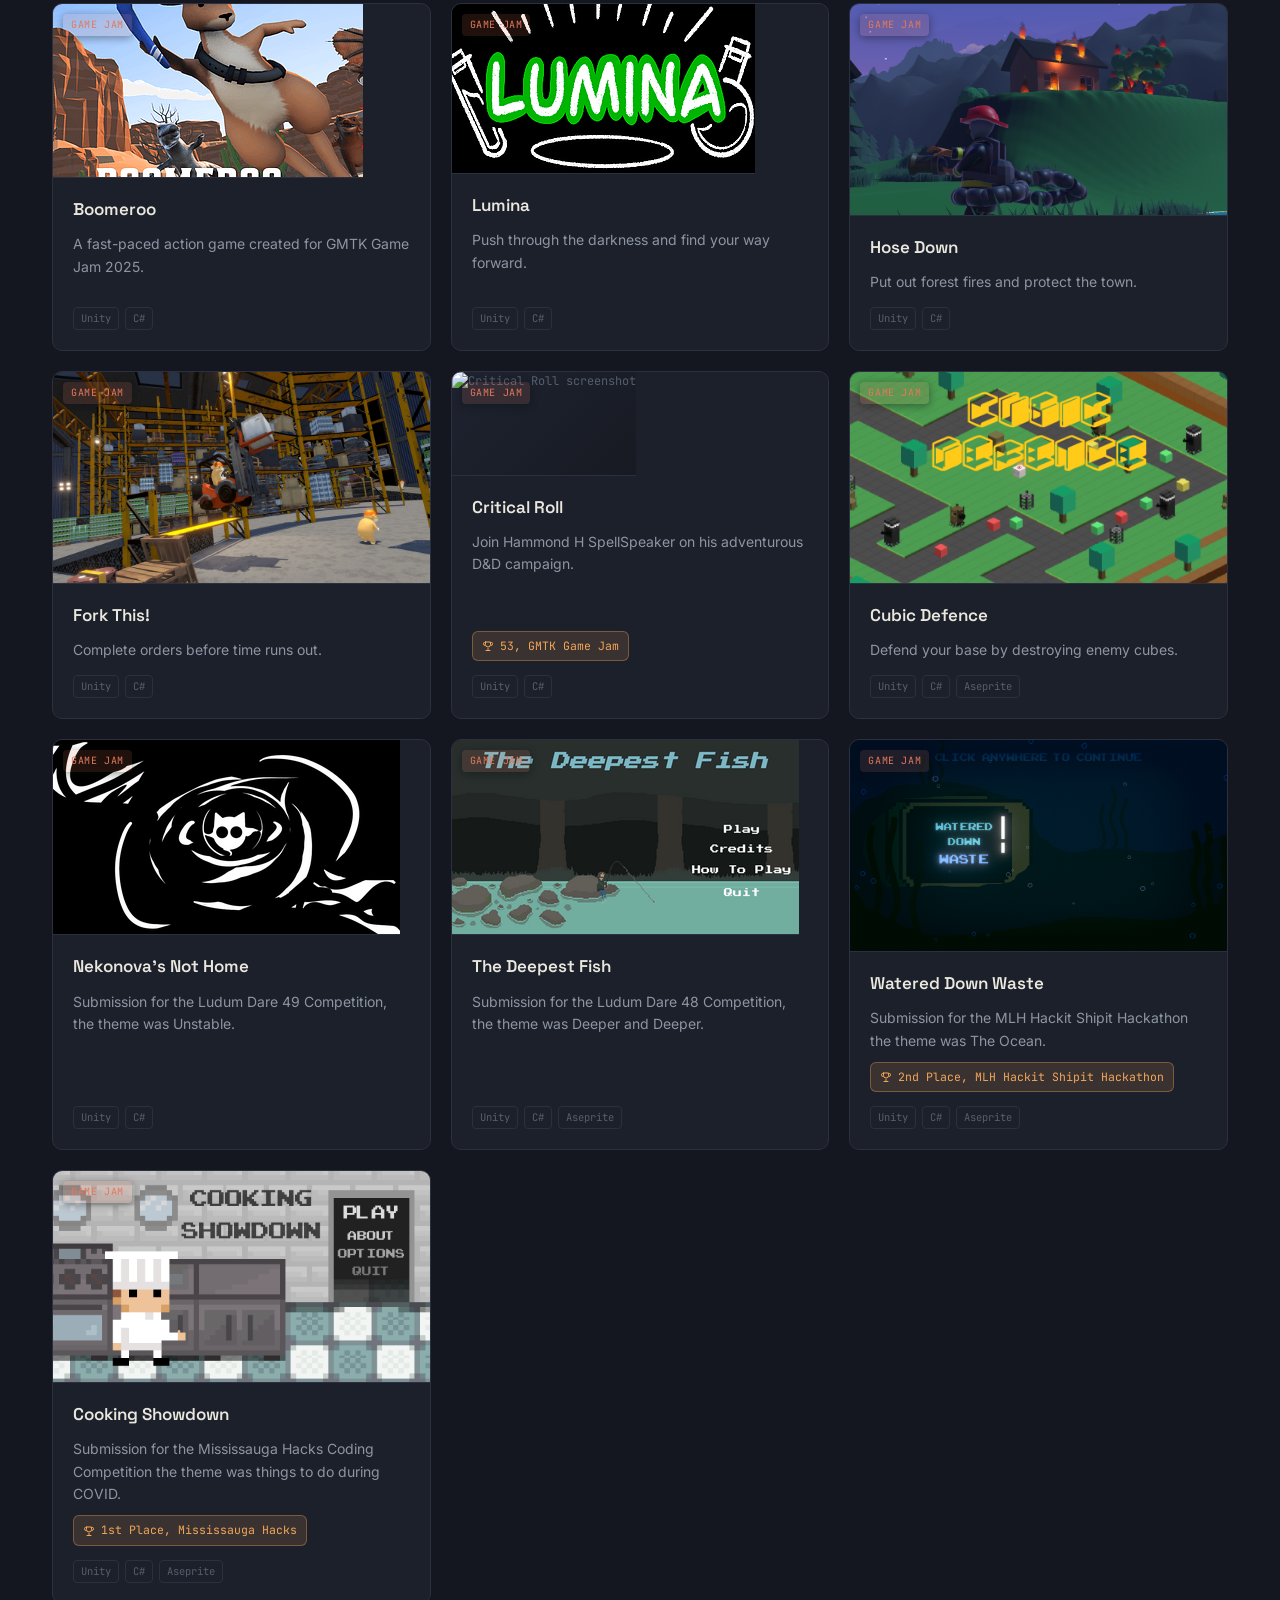
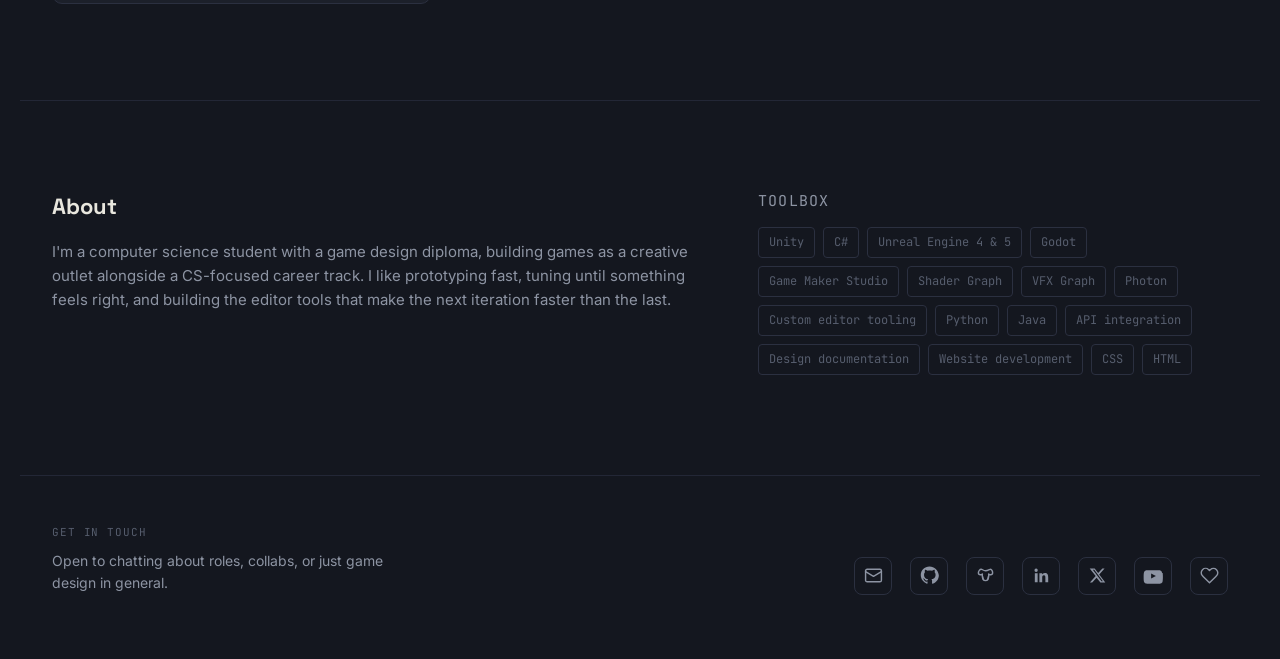
==== commit fd13a7c6: "Update index.html" ====
--- a/index.html
+++ b/index.html
@@ -60,8 +60,11 @@
       </div>
     </div>
 
-    <div class="project-subsection">
-      <h3 class="subsection-title">Game jam projects</h3>
+    <div class="project-subsection project-subsection-jam">
+      <h3 class="subsection-title subsection-title-jam">
+        <svg viewBox="0 0 24 24" width="13" height="13" fill="none" stroke="currentColor" stroke-width="2" stroke-linecap="round" stroke-linejoin="round" aria-hidden="true"><path d="M8 21h8M12 17v4M7 4h10v5a5 5 0 0 1-10 0V4z"></path><path d="M17 5h2a2 2 0 0 1 2 2v1a3 3 0 0 1-3 3M7 5H5a2 2 0 0 0-2 2v1a3 3 0 0 0 3 3"></path></svg>
+        Game jam projects
+      </h3>
       <div class="project-grid" id="project-grid-jam">
         <!-- rendered by script.js from projects.js -->
       </div>
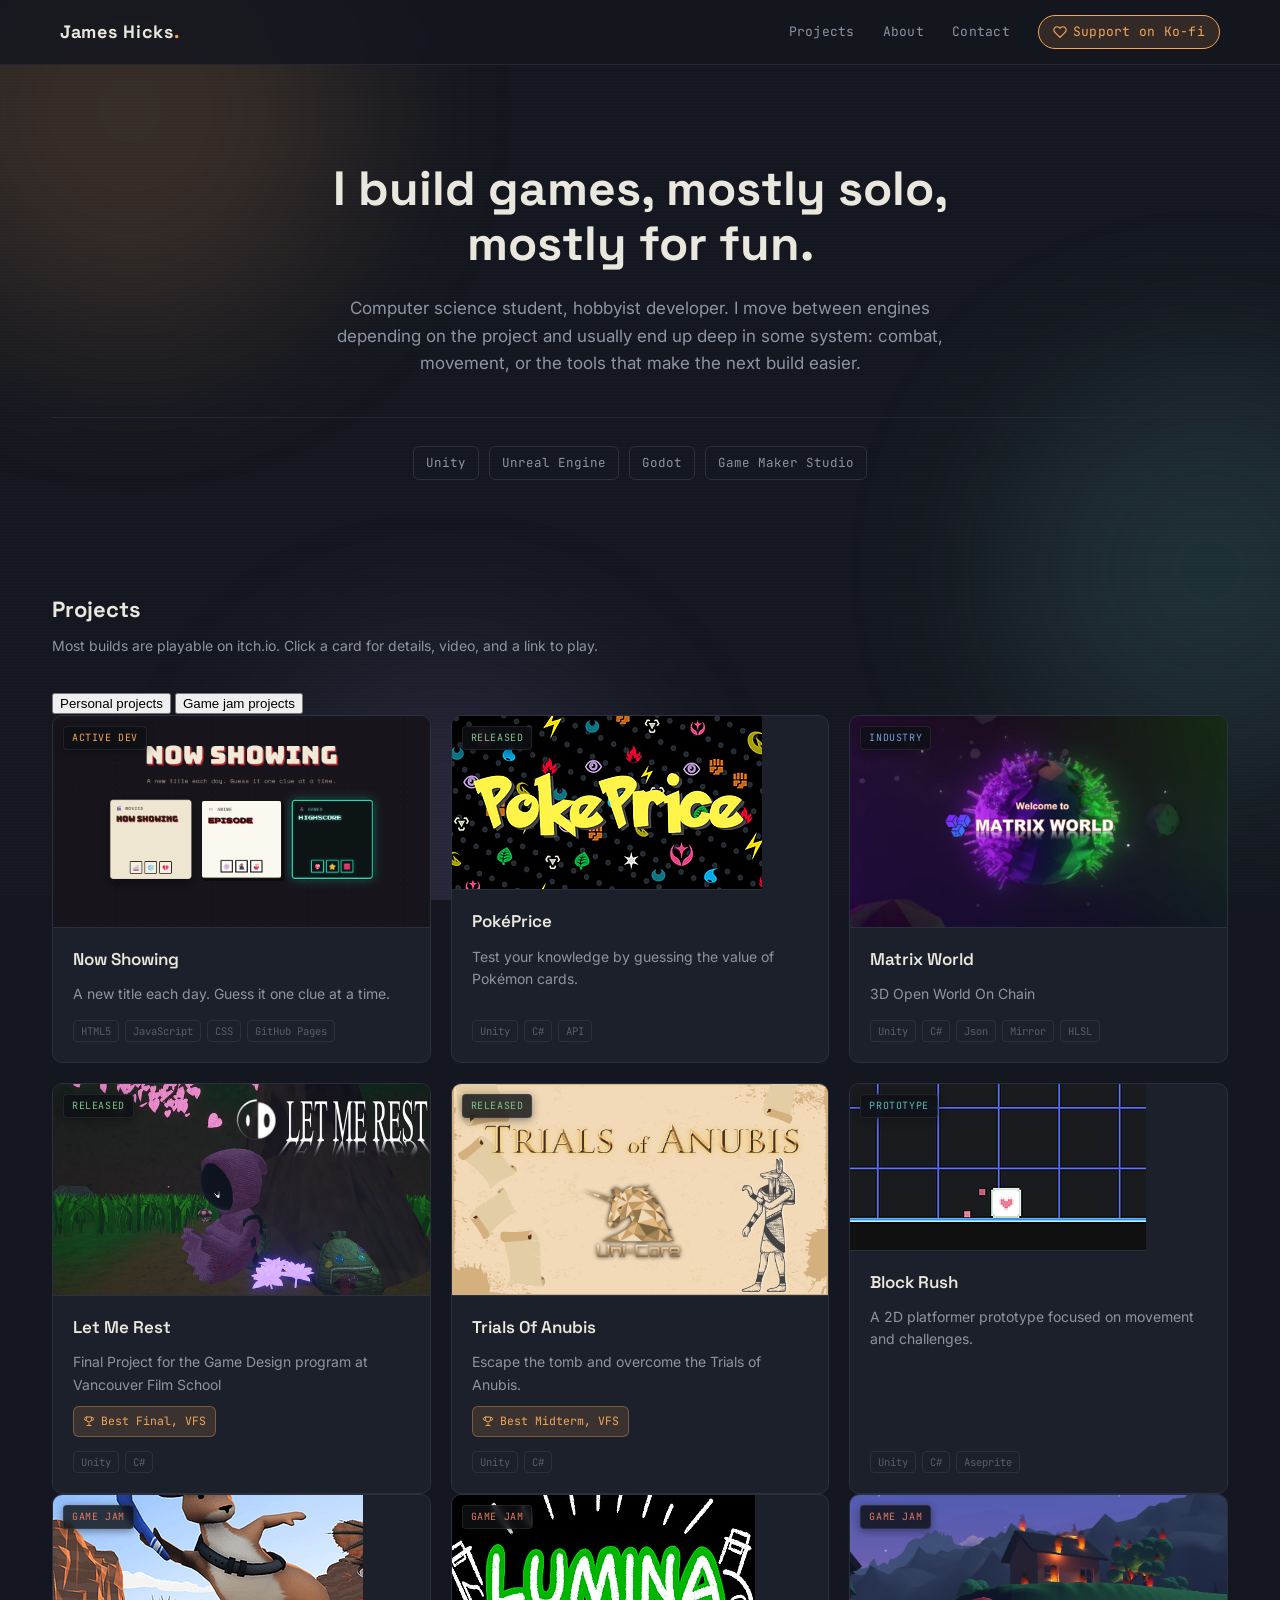
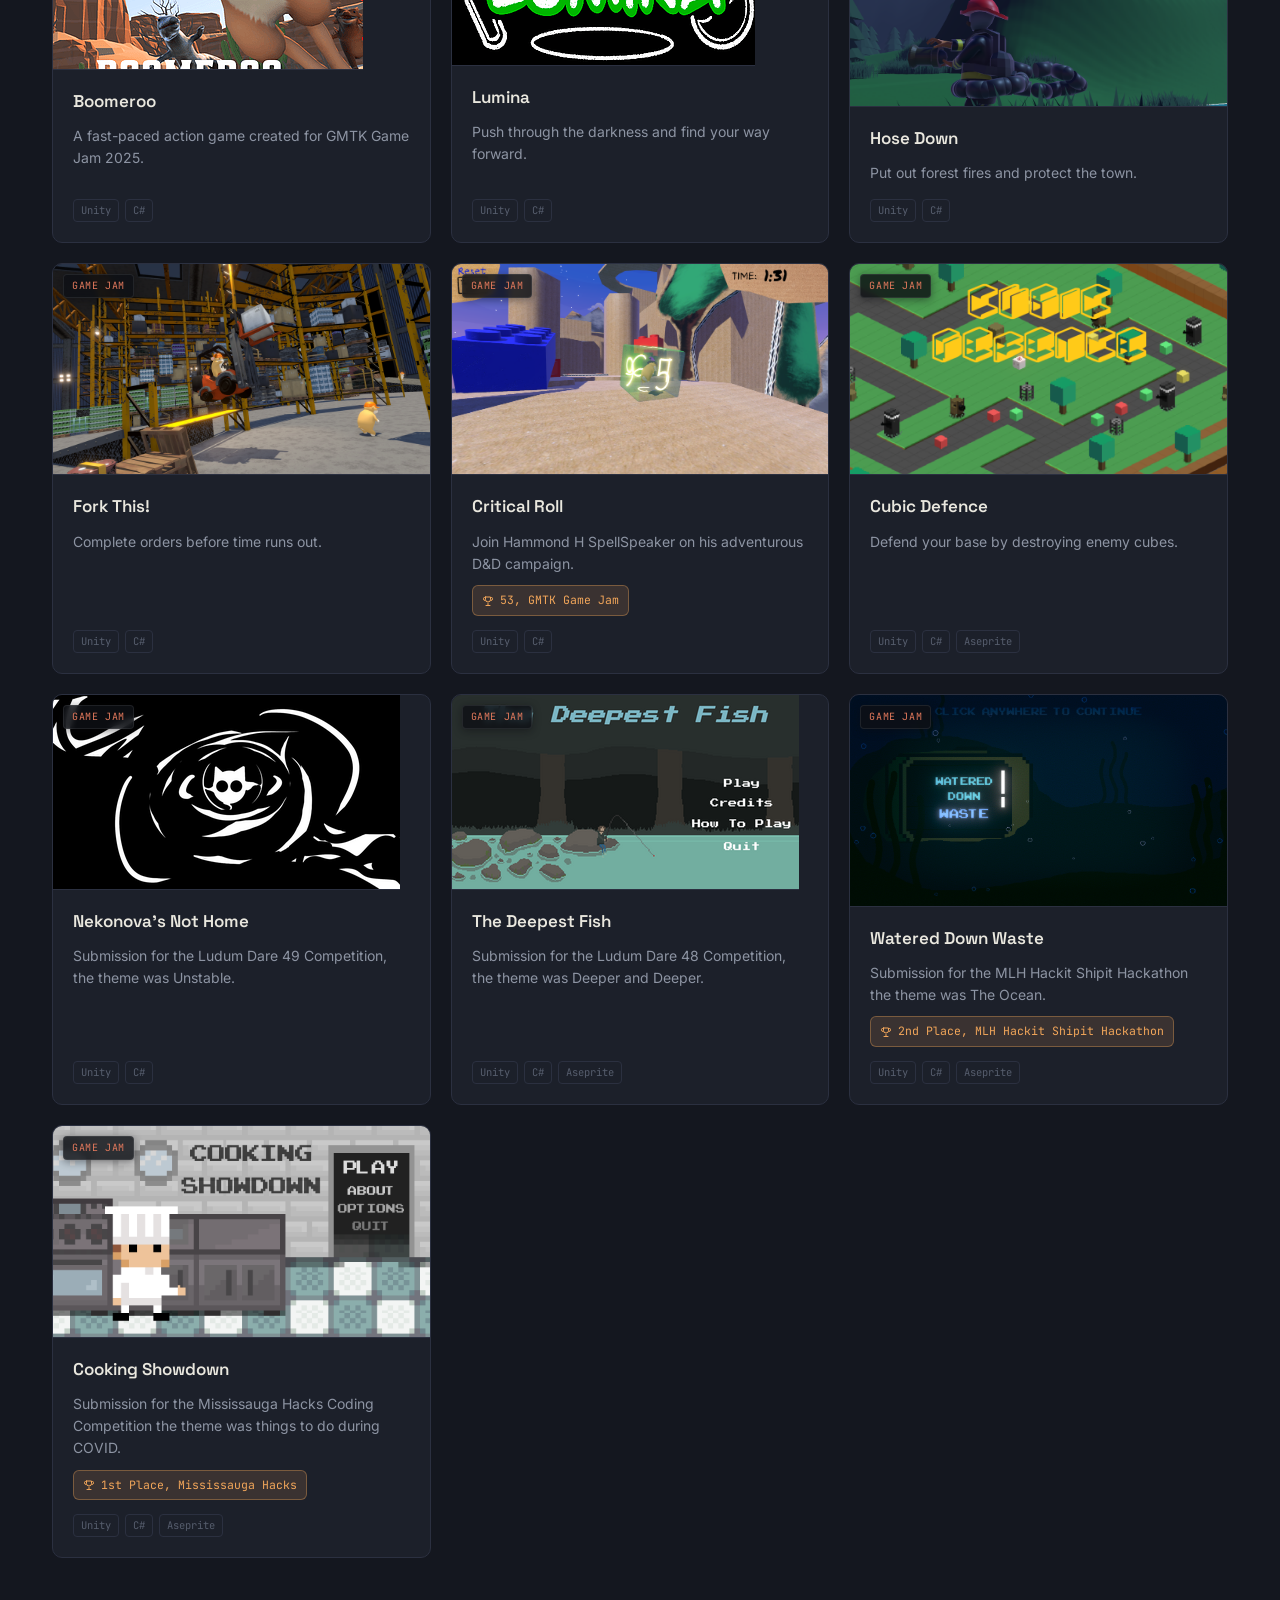
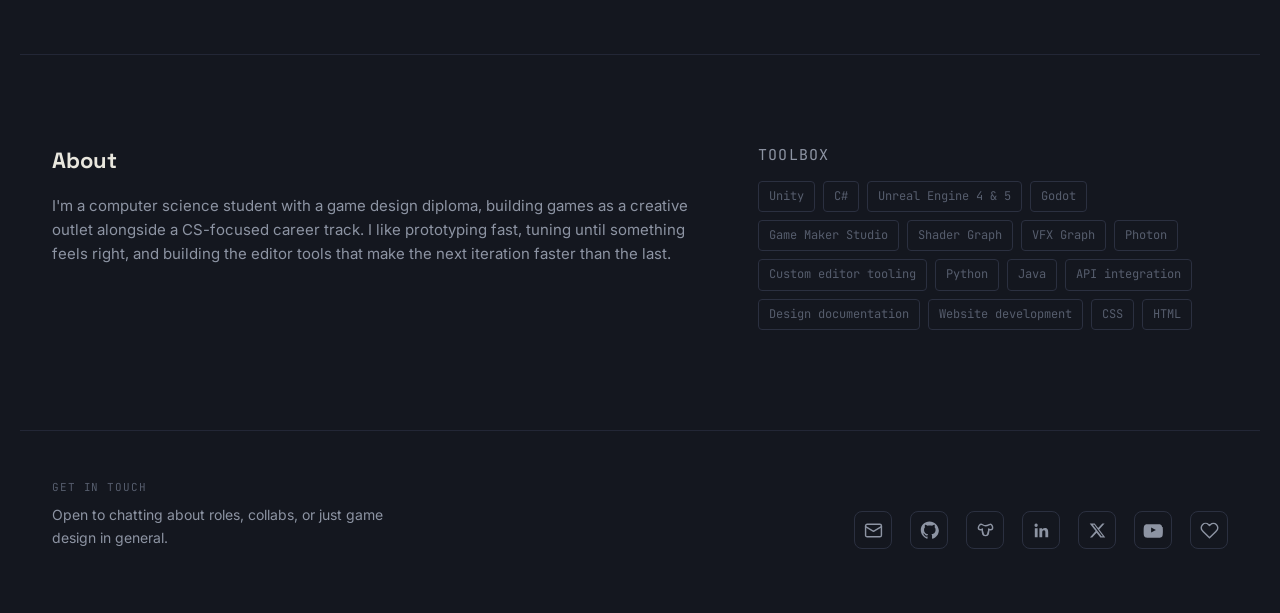
==== commit d2d4da90: "Update index.html" ====
--- a/index.html
+++ b/index.html
@@ -53,19 +53,20 @@
       <p class="log-heading-sub">Most builds are playable on itch.io. Click a card for details, video, and a link to play.</p>
     </div>
 
-    <div class="project-subsection">
-      <h3 class="subsection-title">Personal projects</h3>
-      <div class="project-grid" id="project-grid-personal">
+    <div class="tabs" role="tablist">
+      <button class="tab-btn active" data-category="personal" role="tab" aria-selected="true" id="tab-personal" aria-controls="project-grid-personal" type="button">
+        Personal projects <span class="tab-count" id="count-personal"></span>
+      </button>
+      <button class="tab-btn" data-category="game-jam" role="tab" aria-selected="false" id="tab-jam" aria-controls="project-grid-jam" type="button">
+        Game jam projects <span class="tab-count" id="count-jam"></span>
+      </button>
+    </div>
+
+    <div class="project-band band-personal" id="project-band">
+      <div class="project-grid" id="project-grid-personal" role="tabpanel" aria-labelledby="tab-personal">
         <!-- rendered by script.js from projects.js -->
       </div>
-    </div>
-
-    <div class="project-subsection project-subsection-jam">
-      <h3 class="subsection-title subsection-title-jam">
-        <svg viewBox="0 0 24 24" width="13" height="13" fill="none" stroke="currentColor" stroke-width="2" stroke-linecap="round" stroke-linejoin="round" aria-hidden="true"><path d="M8 21h8M12 17v4M7 4h10v5a5 5 0 0 1-10 0V4z"></path><path d="M17 5h2a2 2 0 0 1 2 2v1a3 3 0 0 1-3 3M7 5H5a2 2 0 0 0-2 2v1a3 3 0 0 0 3 3"></path></svg>
-        Game jam projects
-      </h3>
-      <div class="project-grid" id="project-grid-jam">
+      <div class="project-grid" id="project-grid-jam" role="tabpanel" aria-labelledby="tab-jam" hidden>
         <!-- rendered by script.js from projects.js -->
       </div>
     </div>
--- a/style.css
+++ b/style.css
@@ -252,6 +252,23 @@
   border-bottom: 1px solid var(--border-soft);
 }
 
+.project-subsection-jam {
+  background: linear-gradient(180deg, var(--coral-soft), rgba(226, 121, 92, 0.02) 65%, transparent);
+  border: 1px solid rgba(226, 121, 92, 0.16);
+  border-radius: 12px;
+  padding: 24px 24px 8px;
+  margin-left: -24px;
+  margin-right: -24px;
+}
+
+.subsection-title-jam {
+  display: flex;
+  align-items: center;
+  gap: 8px;
+  color: var(--coral);
+  border-bottom-color: rgba(226, 121, 92, 0.22);
+}
+
 .project-grid {
   display: grid;
   grid-template-columns: repeat(2, 1fr);
@@ -314,7 +331,11 @@
   position: absolute;
   top: 10px;
   left: 10px;
-  box-shadow: 0 2px 8px rgba(10, 12, 16, 0.4);
+  background: rgba(14, 16, 21, 0.82) !important;
+  backdrop-filter: blur(3px);
+  -webkit-backdrop-filter: blur(3px);
+  box-shadow: 0 2px 8px rgba(10, 12, 16, 0.45);
+  border: 1px solid rgba(255, 255, 255, 0.08);
 }
 
 .card-body {
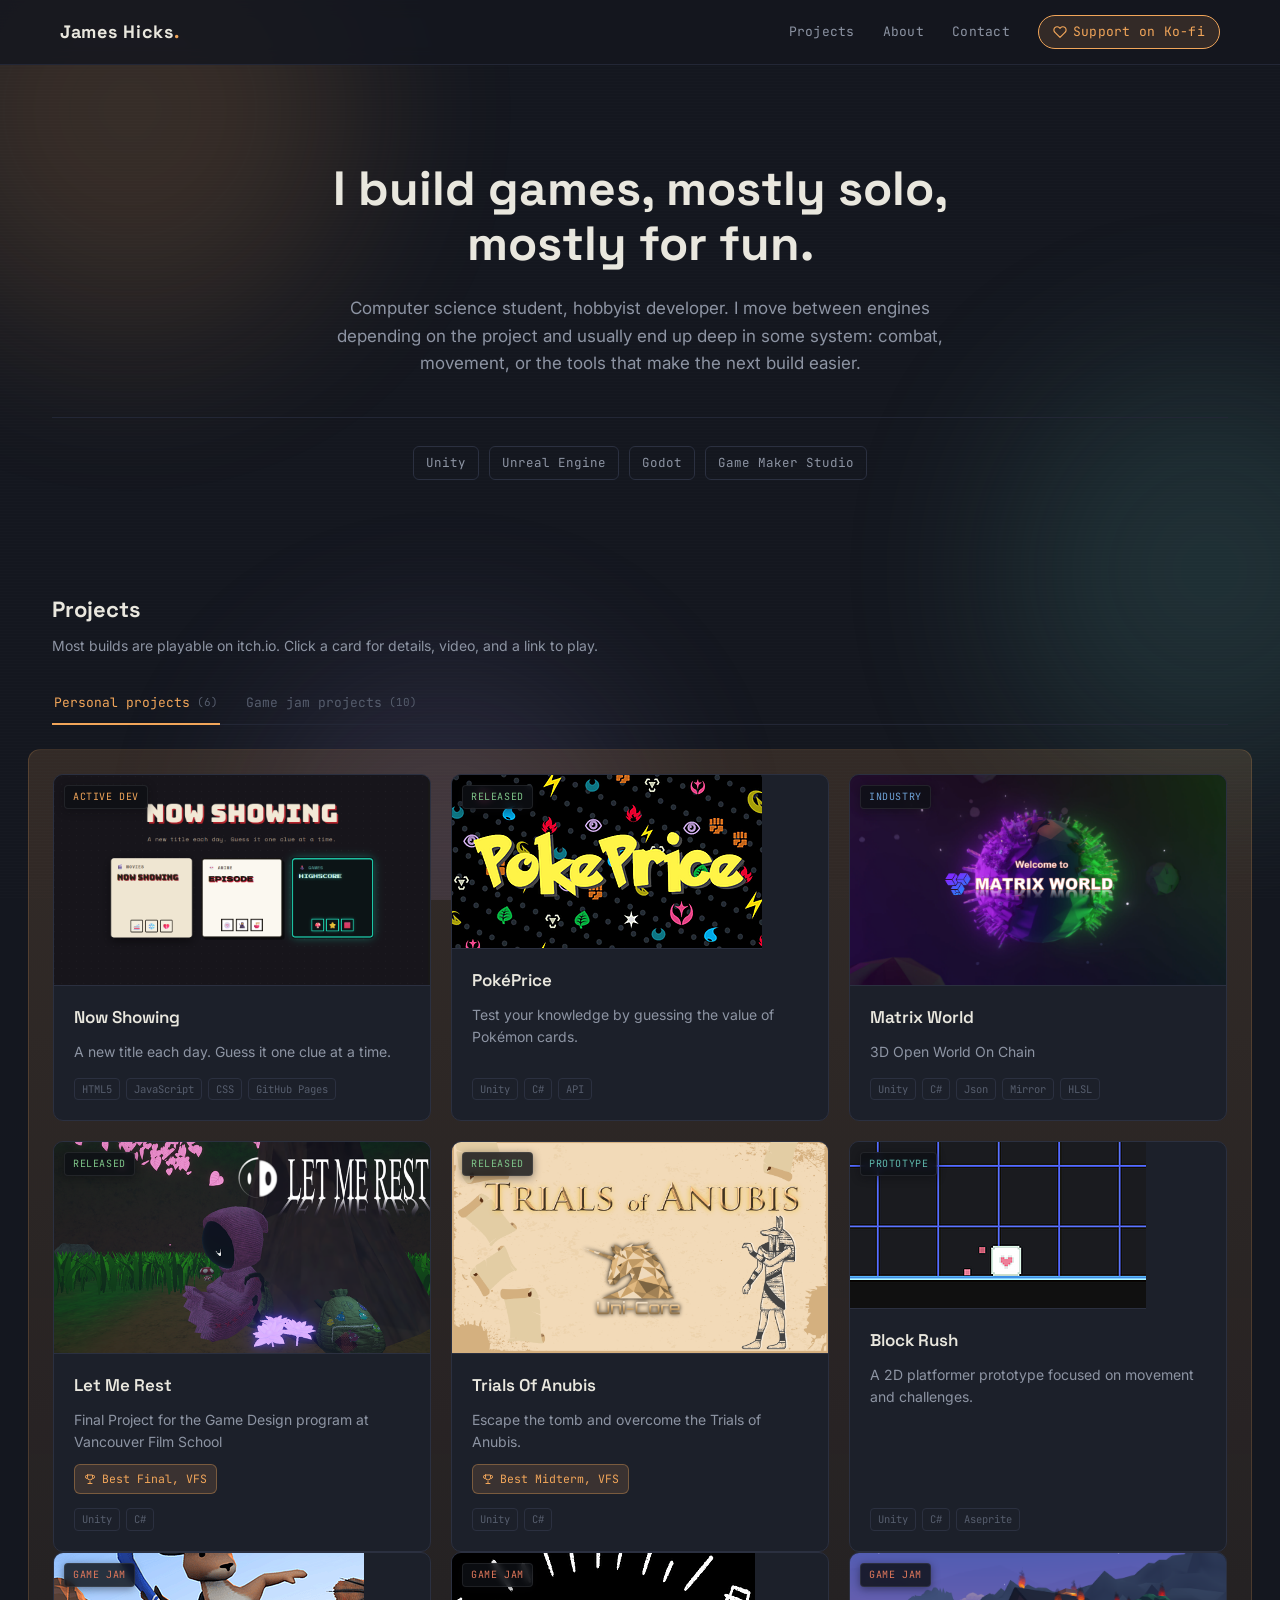
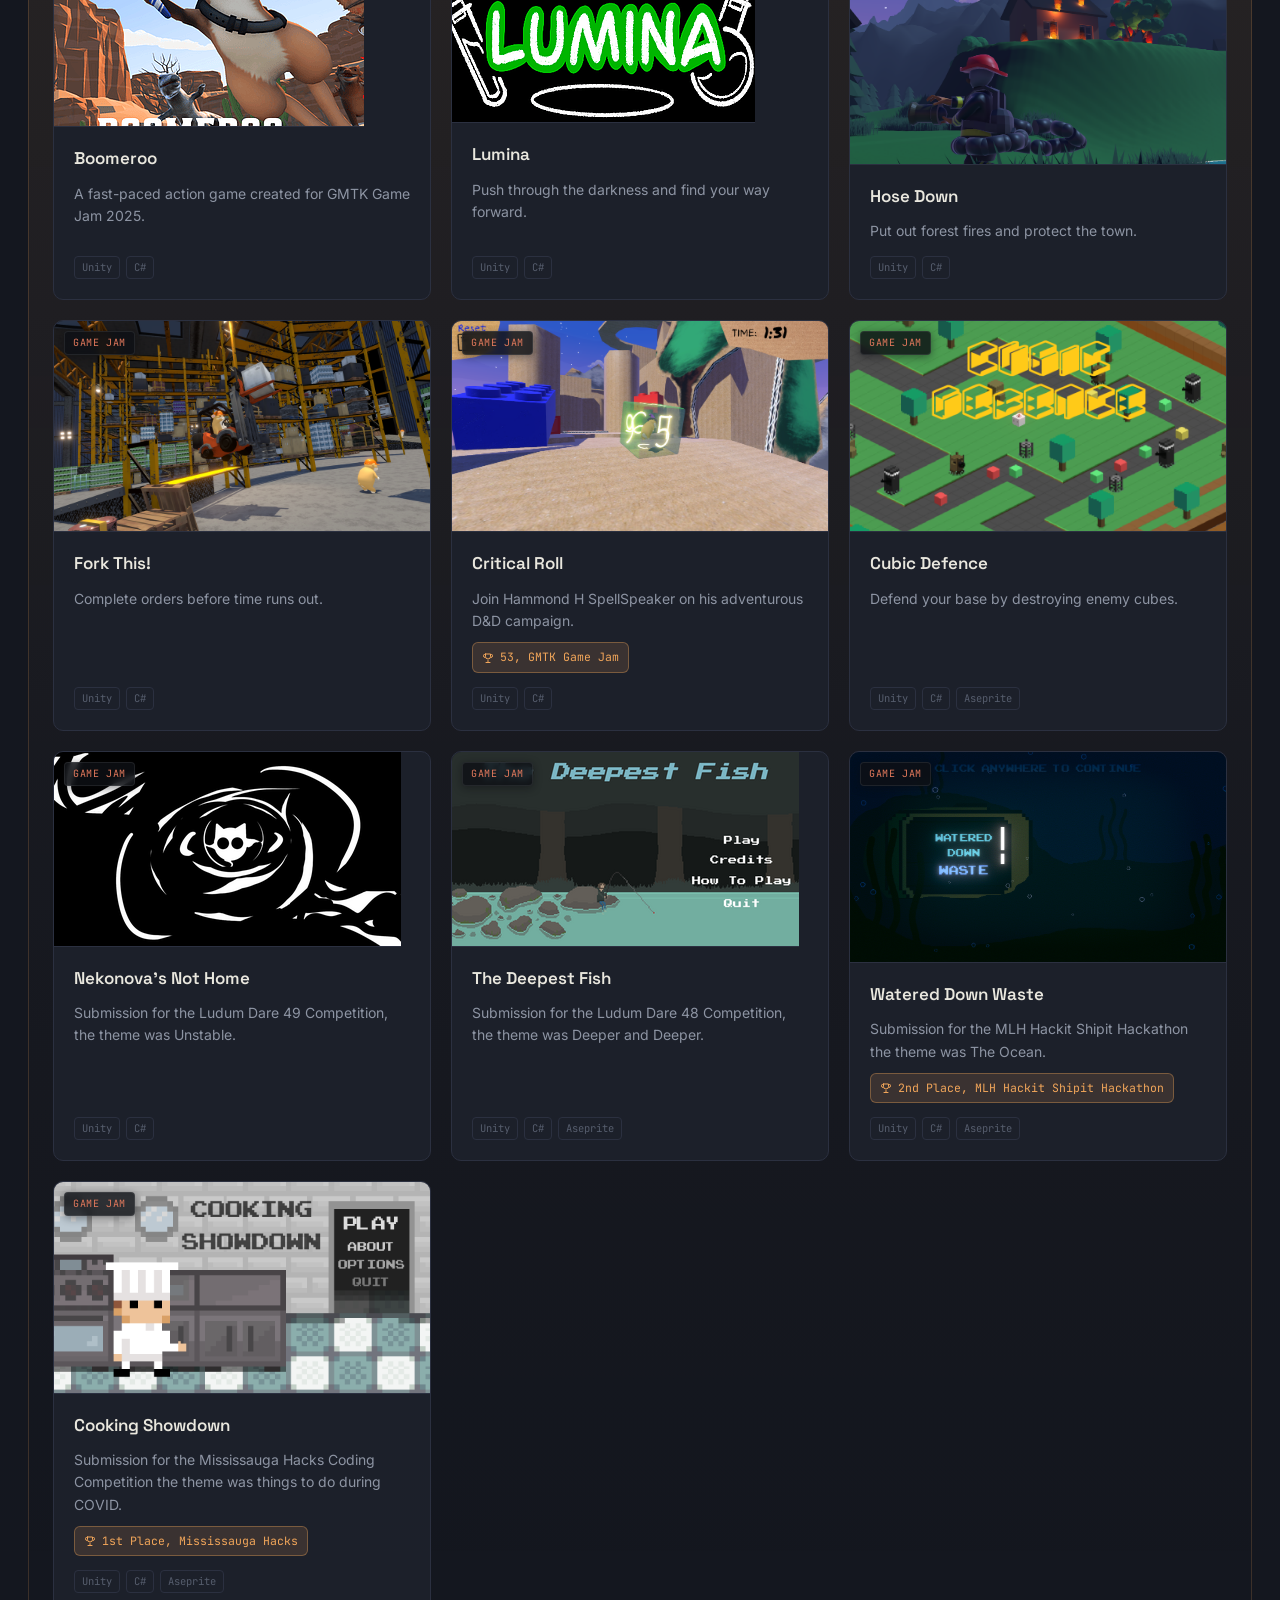
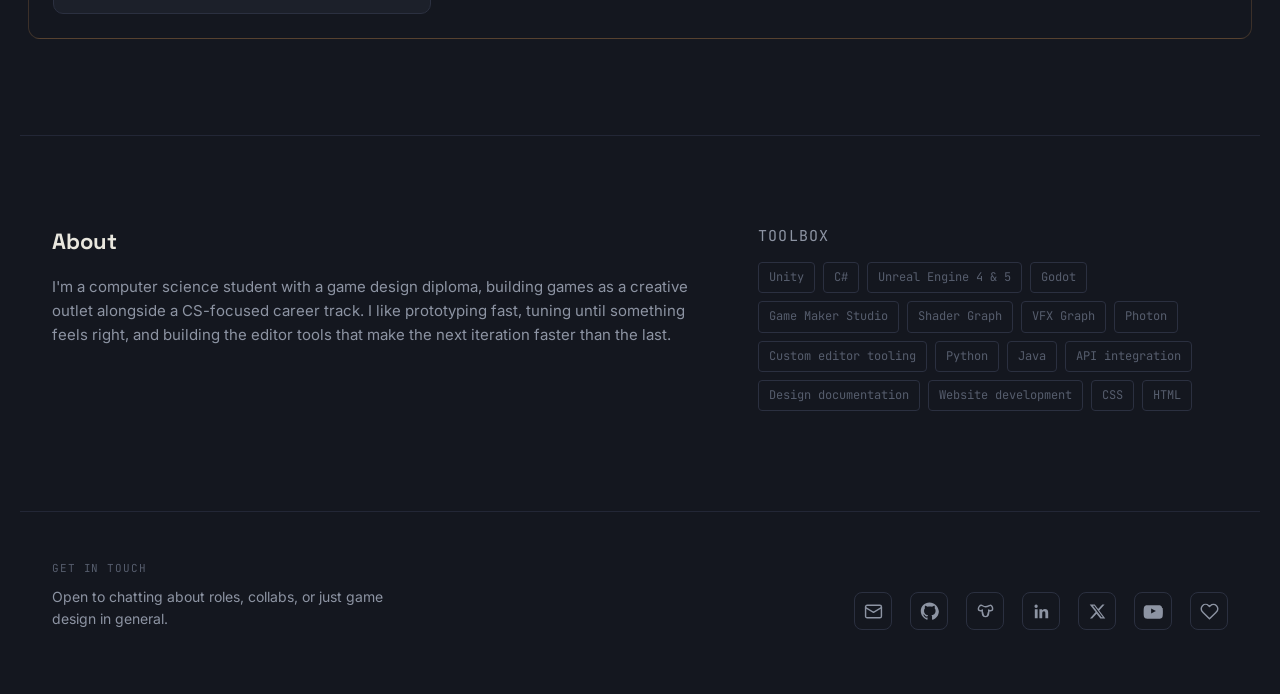
==== commit ffbe928b: "Update index.html" ====
--- a/index.html
+++ b/index.html
@@ -5,6 +5,7 @@
 <meta name="viewport" content="width=device-width, initial-scale=1.0">
 <title>James Hicks: Game Dev</title>
 <meta name="description" content="Game development portfolio for James Hicks. Prototypes, systems, and shipped builds.">
+<link rel="icon" type="image/svg+xml" href="favicon.svg">
 <link rel="preconnect" href="https://fonts.googleapis.com">
 <link rel="preconnect" href="https://fonts.gstatic.com" crossorigin>
 <link href="https://fonts.googleapis.com/css2?family=Space+Grotesk:wght@500;600;700&family=Inter:wght@400;500;600&family=JetBrains+Mono:wght@400;500&display=swap" rel="stylesheet">
--- a/style.css
+++ b/style.css
@@ -233,40 +233,63 @@
   margin: 0;
 }
 
-.project-subsection {
-  margin-bottom: 40px;
-}
-
-.project-subsection:last-child {
-  margin-bottom: 0;
-}
-
-.subsection-title {
-  font-family: var(--font-mono);
-  font-size: 12.5px;
-  text-transform: uppercase;
-  letter-spacing: 0.08em;
-  color: var(--text-faint);
-  margin: 0 0 16px;
-  padding-bottom: 10px;
+.tabs {
+  display: flex;
+  gap: 24px;
+  margin-bottom: 24px;
   border-bottom: 1px solid var(--border-soft);
 }
 
-.project-subsection-jam {
-  background: linear-gradient(180deg, var(--coral-soft), rgba(226, 121, 92, 0.02) 65%, transparent);
-  border: 1px solid rgba(226, 121, 92, 0.16);
+.tab-btn {
+  background: none;
+  border: none;
+  cursor: pointer;
+  font-family: var(--font-mono);
+  font-size: 13px;
+  color: var(--text-faint);
+  padding: 4px 2px 12px;
+  margin-bottom: -1px;
+  display: flex;
+  align-items: center;
+  gap: 7px;
+  border-bottom: 2px solid transparent;
+  transition: color 0.15s ease, border-color 0.15s ease;
+}
+
+.tab-btn:hover { color: var(--text-dim); }
+
+.tab-btn.active[data-category="personal"] {
+  color: var(--accent);
+  border-bottom-color: var(--accent);
+}
+
+.tab-btn.active[data-category="game-jam"] {
+  color: var(--coral);
+  border-bottom-color: var(--coral);
+}
+
+.tab-count {
+  font-size: 11px;
+  color: var(--text-faint);
+}
+
+.project-band {
   border-radius: 12px;
-  padding: 24px 24px 8px;
+  border: 1px solid transparent;
+  padding: 24px;
   margin-left: -24px;
   margin-right: -24px;
-}
-
-.subsection-title-jam {
-  display: flex;
-  align-items: center;
-  gap: 8px;
-  color: var(--coral);
-  border-bottom-color: rgba(226, 121, 92, 0.22);
+  transition: background 0.25s ease, border-color 0.25s ease;
+}
+
+.project-band.band-personal {
+  background: linear-gradient(180deg, var(--accent-soft), rgba(242, 166, 90, 0.02) 65%, transparent);
+  border-color: rgba(242, 166, 90, 0.18);
+}
+
+.project-band.band-jam {
+  background: linear-gradient(180deg, var(--coral-soft), rgba(226, 121, 92, 0.02) 65%, transparent);
+  border-color: rgba(226, 121, 92, 0.18);
 }
 
 .project-grid {
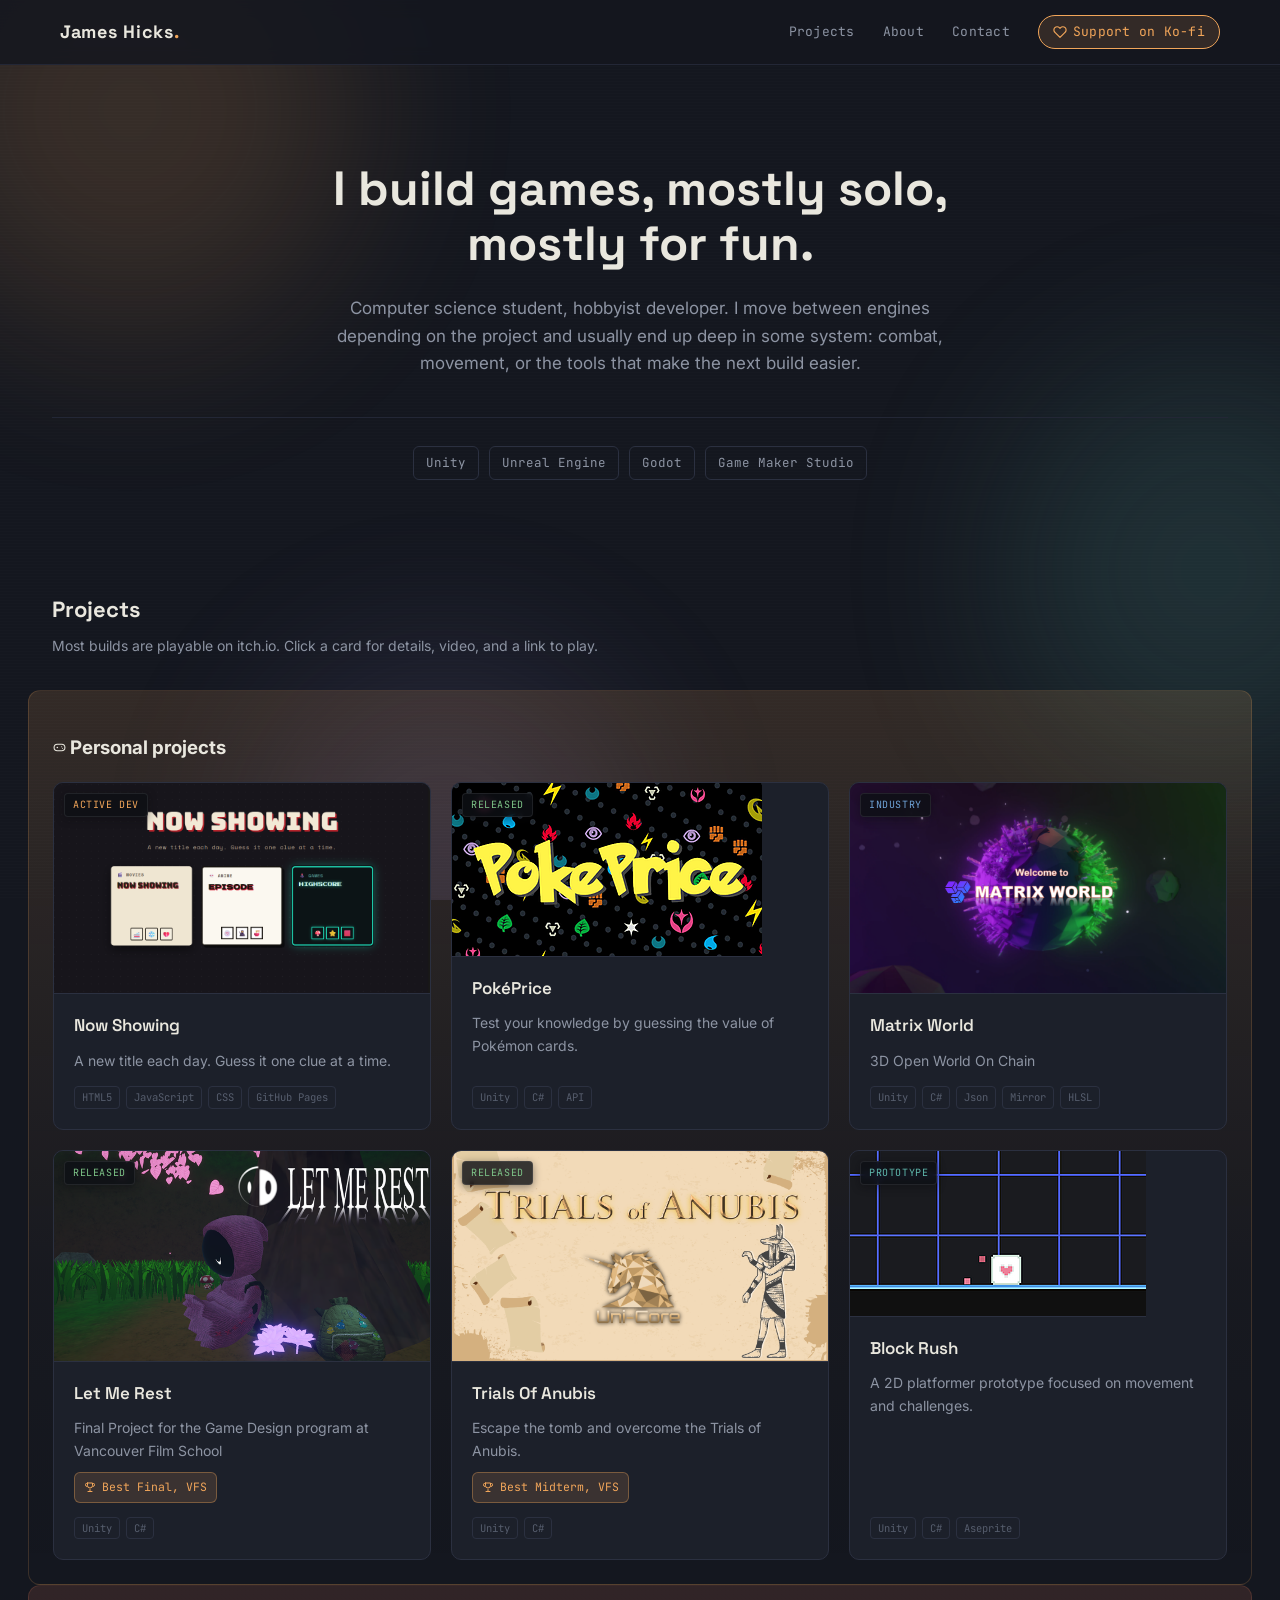
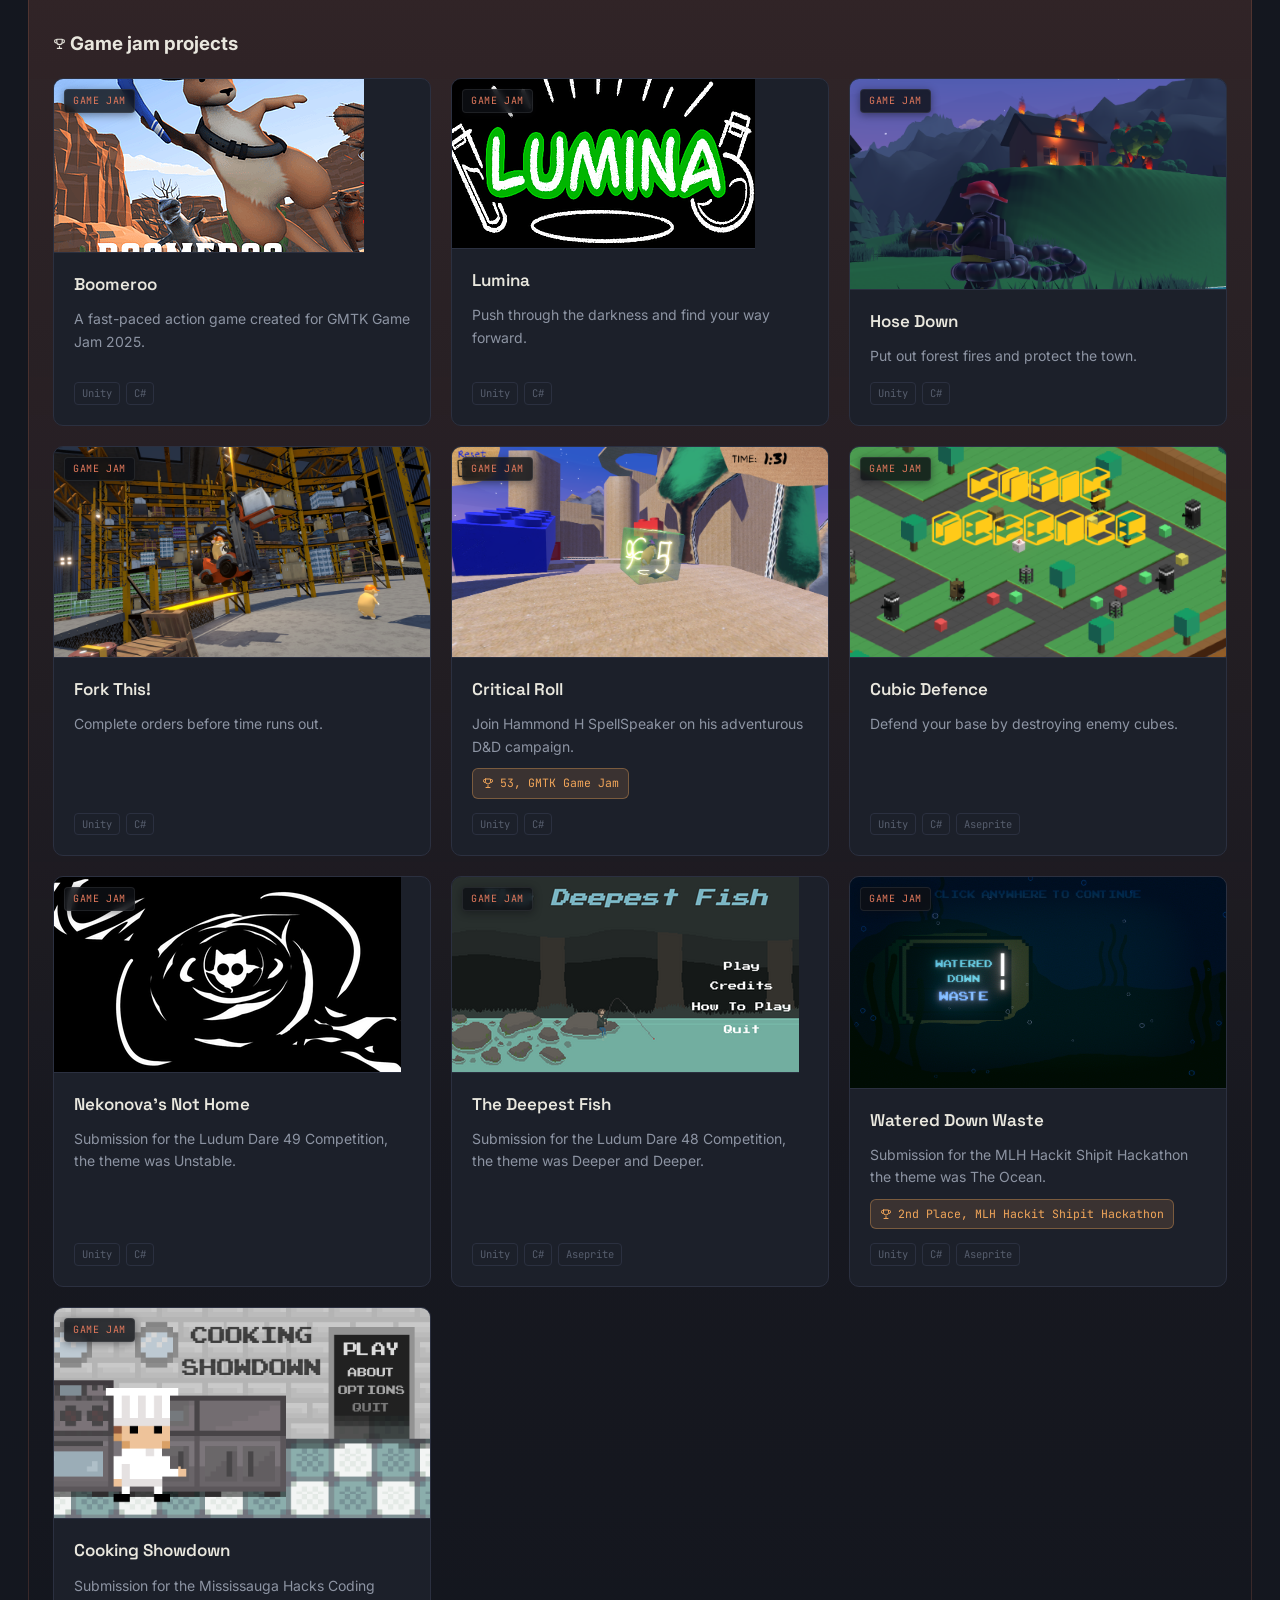
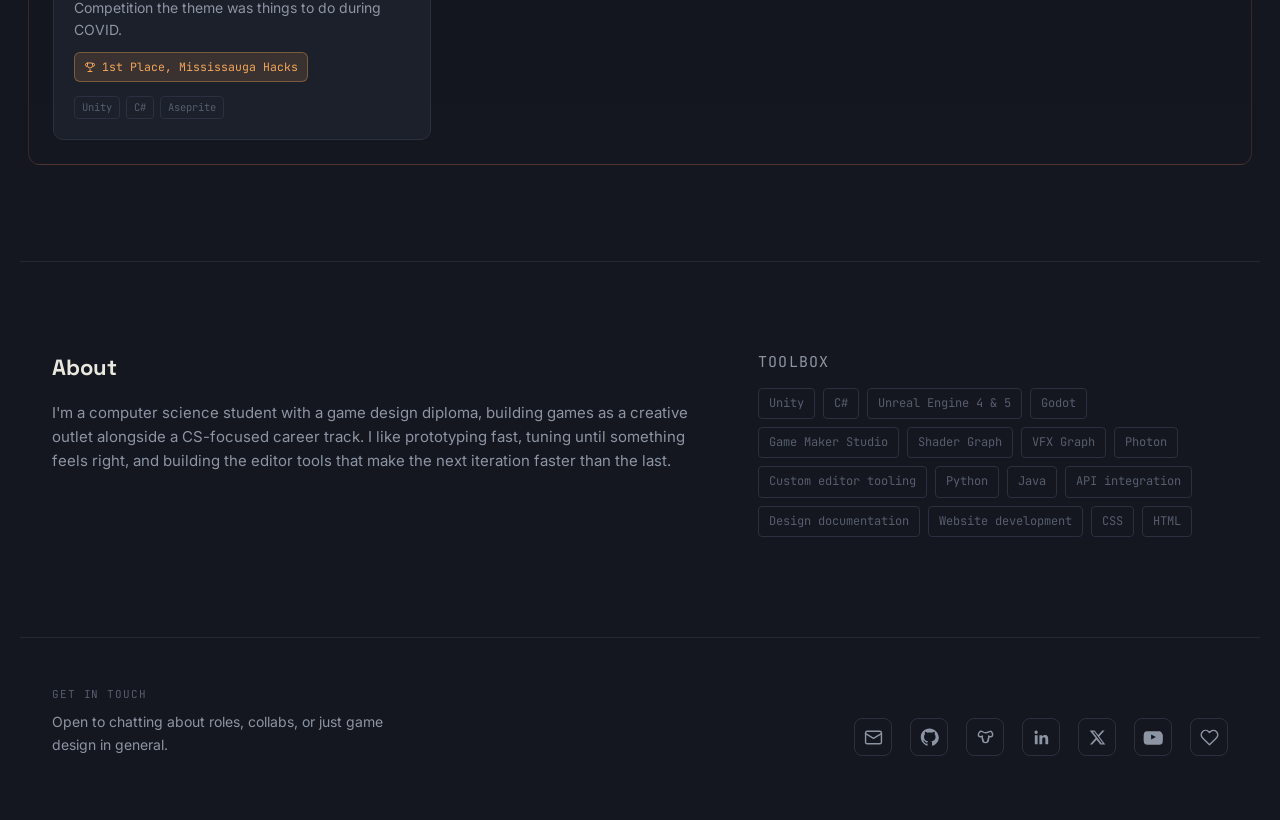
==== commit 4961a204: "Update index.html" ====
--- a/index.html
+++ b/index.html
@@ -54,20 +54,22 @@
       <p class="log-heading-sub">Most builds are playable on itch.io. Click a card for details, video, and a link to play.</p>
     </div>
 
-    <div class="tabs" role="tablist">
-      <button class="tab-btn active" data-category="personal" role="tab" aria-selected="true" id="tab-personal" aria-controls="project-grid-personal" type="button">
-        Personal projects <span class="tab-count" id="count-personal"></span>
-      </button>
-      <button class="tab-btn" data-category="game-jam" role="tab" aria-selected="false" id="tab-jam" aria-controls="project-grid-jam" type="button">
-        Game jam projects <span class="tab-count" id="count-jam"></span>
-      </button>
+    <div class="project-band band-personal">
+      <h3 class="subsection-title subsection-title-personal">
+        <svg viewBox="0 0 24 24" width="13" height="13" fill="none" stroke="currentColor" stroke-width="2" stroke-linecap="round" stroke-linejoin="round" aria-hidden="true"><rect x="2" y="6" width="20" height="12" rx="6"></rect><circle cx="8" cy="12" r="1.5" fill="currentColor" stroke="none"></circle><circle cx="16" cy="10.5" r="1" fill="currentColor" stroke="none"></circle><circle cx="17.5" cy="13.5" r="1" fill="currentColor" stroke="none"></circle></svg>
+        Personal projects
+      </h3>
+      <div class="project-grid" id="project-grid-personal">
+        <!-- rendered by script.js from projects.js -->
+      </div>
     </div>
 
-    <div class="project-band band-personal" id="project-band">
-      <div class="project-grid" id="project-grid-personal" role="tabpanel" aria-labelledby="tab-personal">
-        <!-- rendered by script.js from projects.js -->
-      </div>
-      <div class="project-grid" id="project-grid-jam" role="tabpanel" aria-labelledby="tab-jam" hidden>
+    <div class="project-band band-jam">
+      <h3 class="subsection-title subsection-title-jam">
+        <svg viewBox="0 0 24 24" width="13" height="13" fill="none" stroke="currentColor" stroke-width="2" stroke-linecap="round" stroke-linejoin="round" aria-hidden="true"><path d="M8 21h8M12 17v4M7 4h10v5a5 5 0 0 1-10 0V4z"></path><path d="M17 5h2a2 2 0 0 1 2 2v1a3 3 0 0 1-3 3M7 5H5a2 2 0 0 0-2 2v1a3 3 0 0 0 3 3"></path></svg>
+        Game jam projects
+      </h3>
+      <div class="project-grid" id="project-grid-jam">
         <!-- rendered by script.js from projects.js -->
       </div>
     </div>
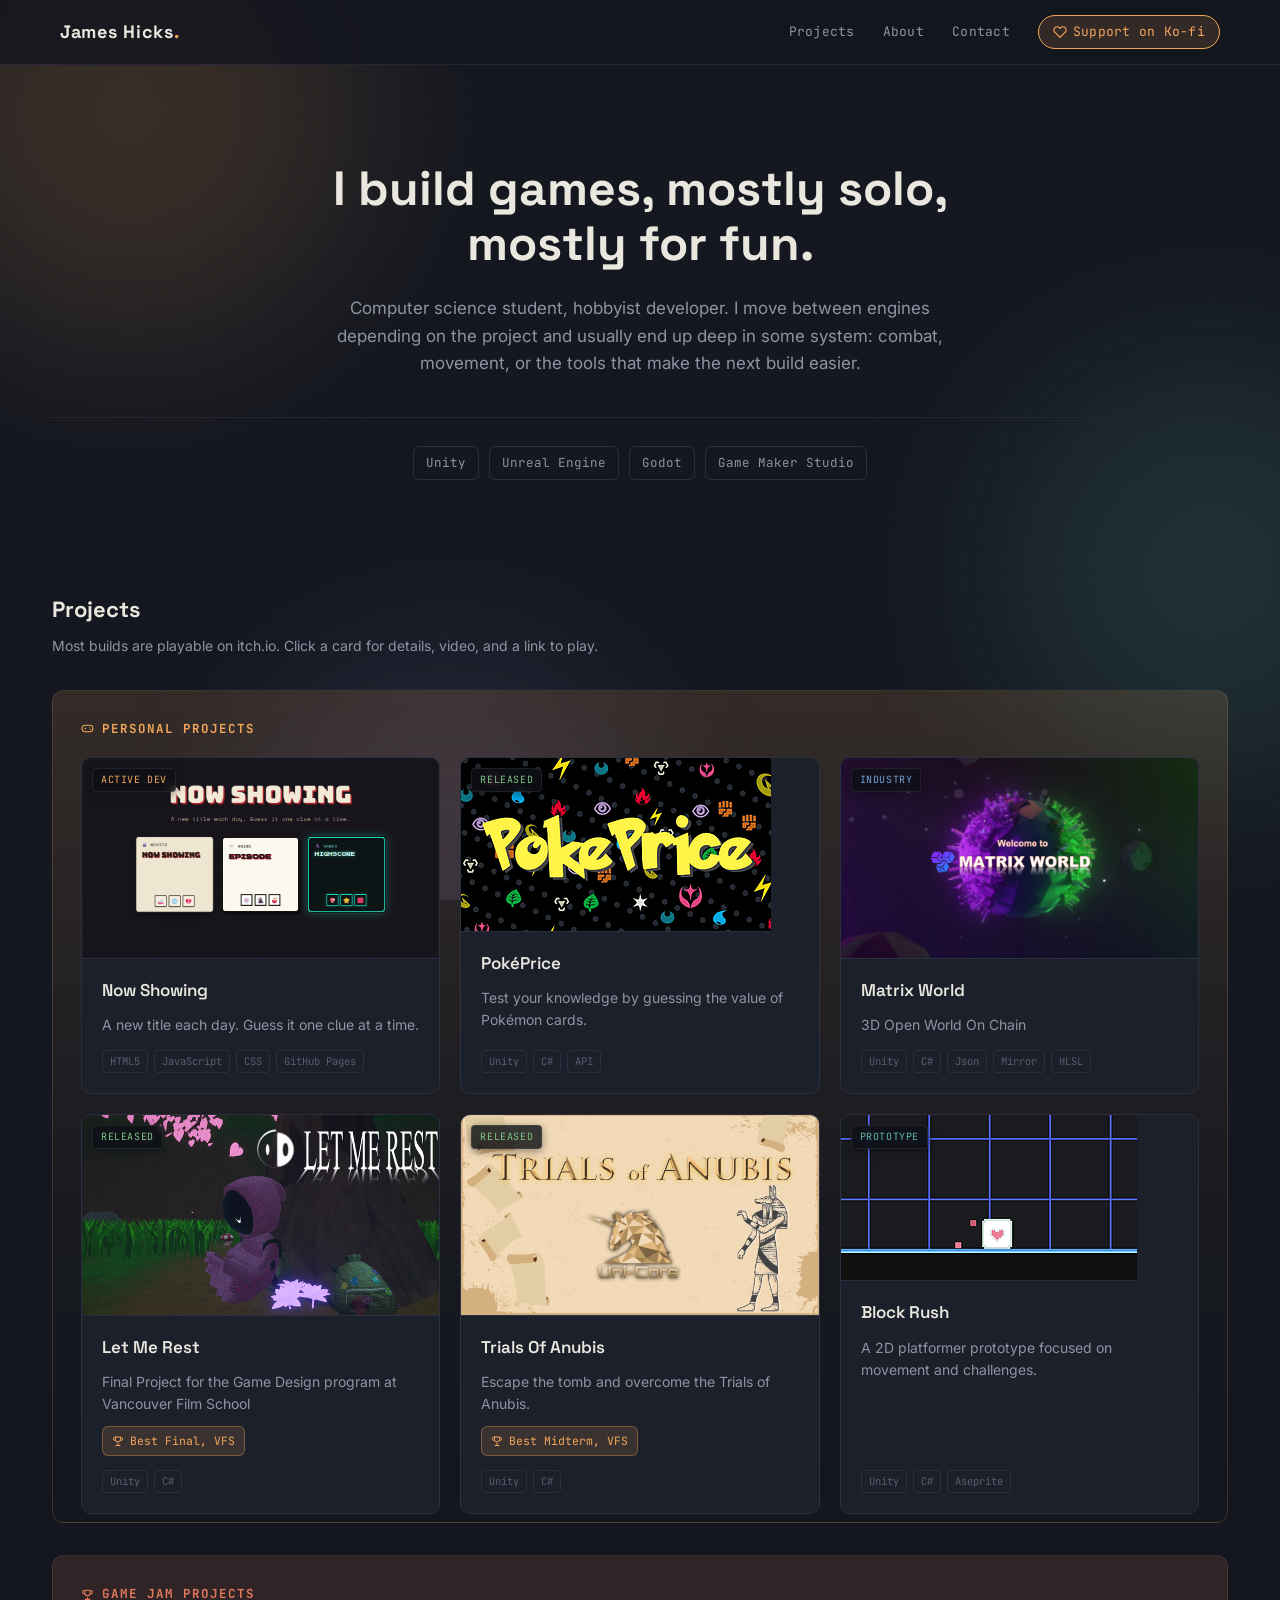
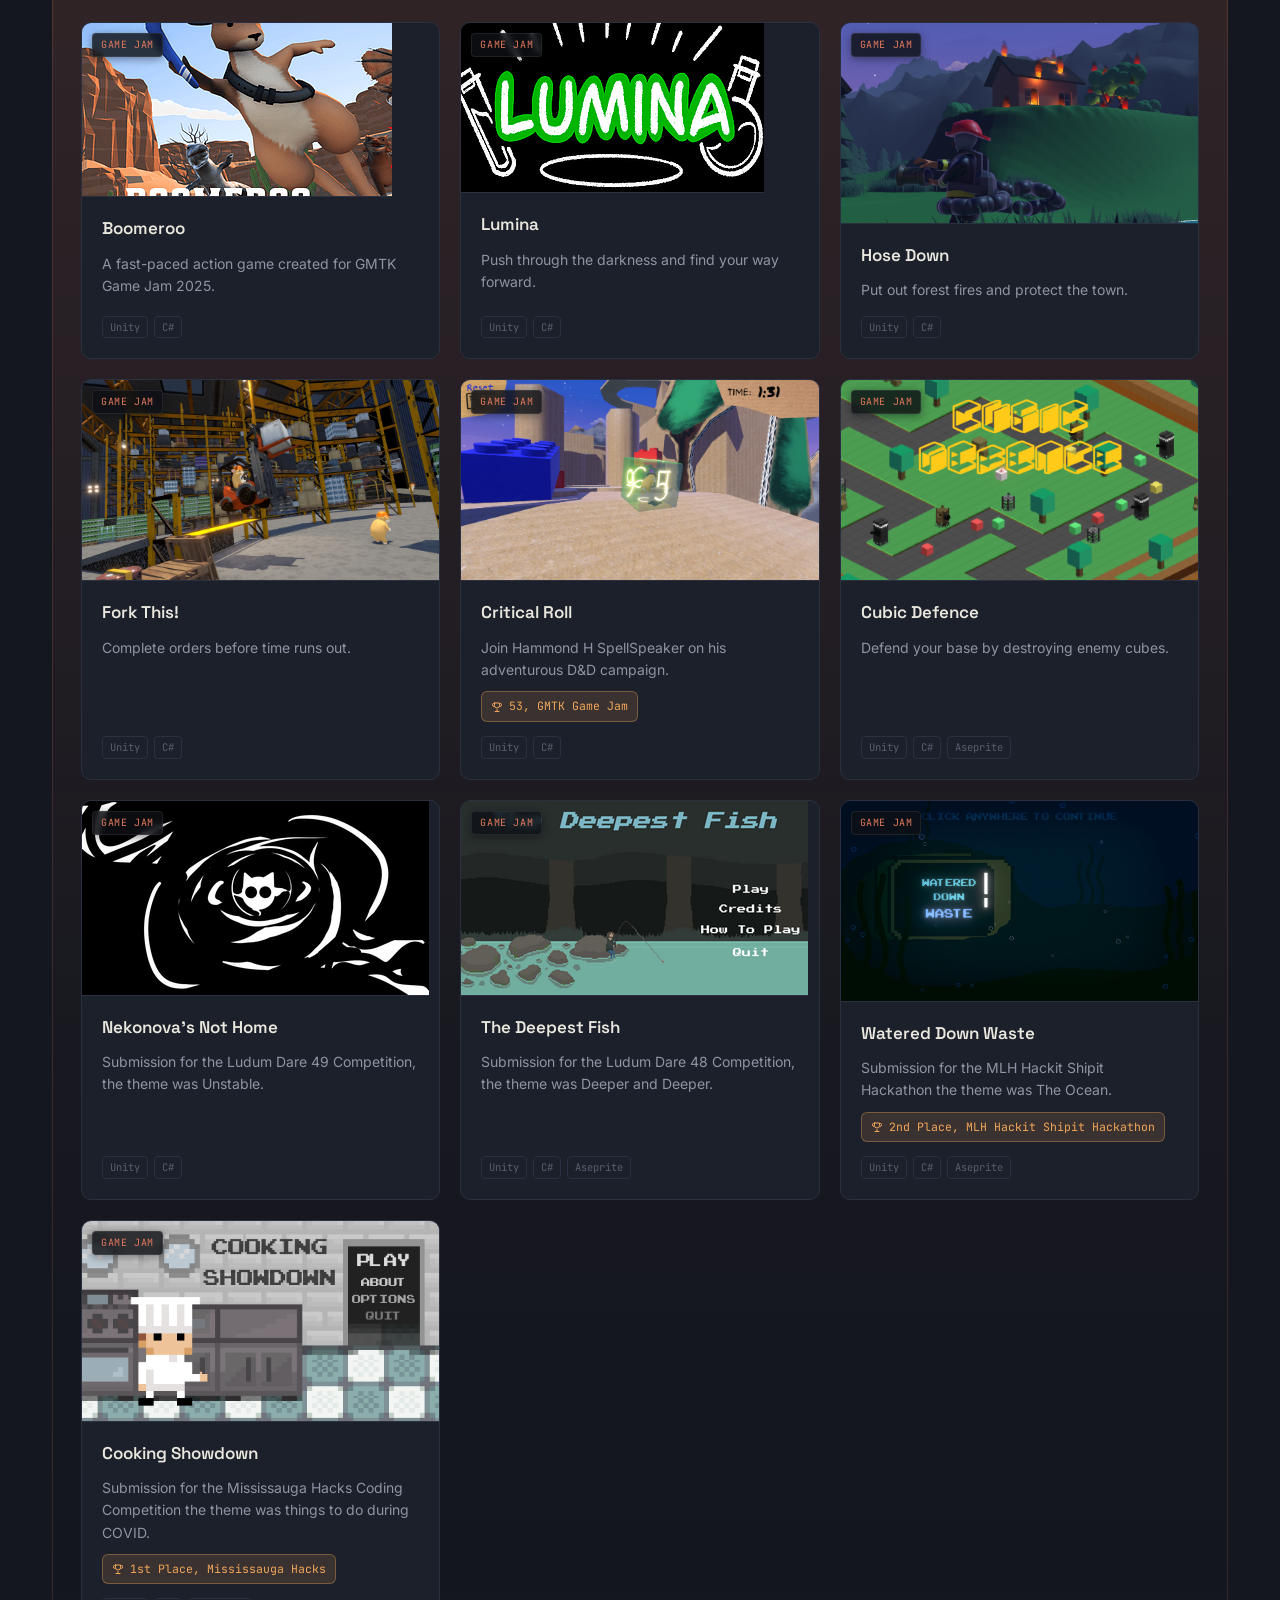
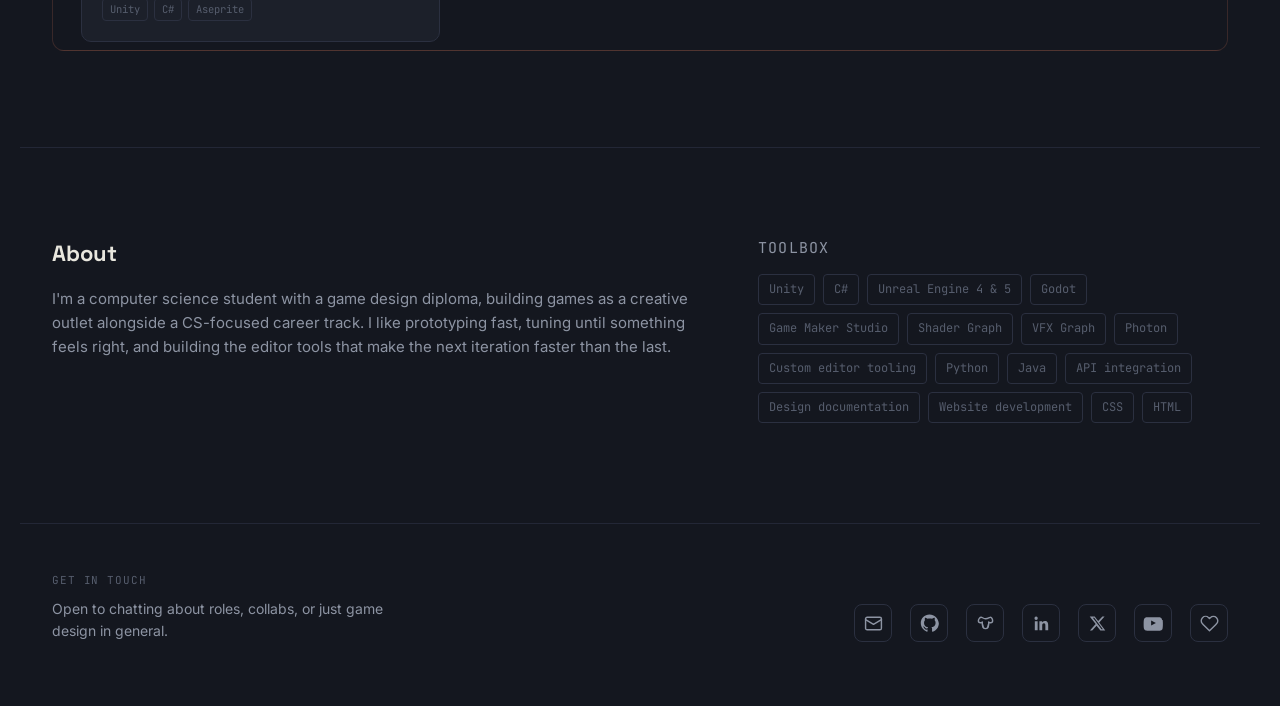
==== commit 728dfa71: "Update index.html" ====
--- a/index.html
+++ b/index.html
@@ -54,23 +54,25 @@
       <p class="log-heading-sub">Most builds are playable on itch.io. Click a card for details, video, and a link to play.</p>
     </div>
 
-    <div class="project-band band-personal">
-      <h3 class="subsection-title subsection-title-personal">
-        <svg viewBox="0 0 24 24" width="13" height="13" fill="none" stroke="currentColor" stroke-width="2" stroke-linecap="round" stroke-linejoin="round" aria-hidden="true"><rect x="2" y="6" width="20" height="12" rx="6"></rect><circle cx="8" cy="12" r="1.5" fill="currentColor" stroke="none"></circle><circle cx="16" cy="10.5" r="1" fill="currentColor" stroke="none"></circle><circle cx="17.5" cy="13.5" r="1" fill="currentColor" stroke="none"></circle></svg>
-        Personal projects
-      </h3>
-      <div class="project-grid" id="project-grid-personal">
-        <!-- rendered by script.js from projects.js -->
+    <div class="project-bands">
+      <div class="project-band band-personal">
+        <h3 class="subsection-title subsection-title-personal">
+          <svg viewBox="0 0 24 24" width="13" height="13" fill="none" stroke="currentColor" stroke-width="2" stroke-linecap="round" stroke-linejoin="round" aria-hidden="true"><rect x="2" y="6" width="20" height="12" rx="6"></rect><circle cx="8" cy="12" r="1.5" fill="currentColor" stroke="none"></circle><circle cx="16" cy="10.5" r="1" fill="currentColor" stroke="none"></circle><circle cx="17.5" cy="13.5" r="1" fill="currentColor" stroke="none"></circle></svg>
+          Personal projects
+        </h3>
+        <div class="project-grid" id="project-grid-personal">
+          <!-- rendered by script.js from projects.js -->
+        </div>
       </div>
-    </div>
 
-    <div class="project-band band-jam">
-      <h3 class="subsection-title subsection-title-jam">
-        <svg viewBox="0 0 24 24" width="13" height="13" fill="none" stroke="currentColor" stroke-width="2" stroke-linecap="round" stroke-linejoin="round" aria-hidden="true"><path d="M8 21h8M12 17v4M7 4h10v5a5 5 0 0 1-10 0V4z"></path><path d="M17 5h2a2 2 0 0 1 2 2v1a3 3 0 0 1-3 3M7 5H5a2 2 0 0 0-2 2v1a3 3 0 0 0 3 3"></path></svg>
-        Game jam projects
-      </h3>
-      <div class="project-grid" id="project-grid-jam">
-        <!-- rendered by script.js from projects.js -->
+      <div class="project-band band-jam">
+        <h3 class="subsection-title subsection-title-jam">
+          <svg viewBox="0 0 24 24" width="13" height="13" fill="none" stroke="currentColor" stroke-width="2" stroke-linecap="round" stroke-linejoin="round" aria-hidden="true"><path d="M8 21h8M12 17v4M7 4h10v5a5 5 0 0 1-10 0V4z"></path><path d="M17 5h2a2 2 0 0 1 2 2v1a3 3 0 0 1-3 3M7 5H5a2 2 0 0 0-2 2v1a3 3 0 0 0 3 3"></path></svg>
+          Game jam projects
+        </h3>
+        <div class="project-grid" id="project-grid-jam">
+          <!-- rendered by script.js from projects.js -->
+        </div>
       </div>
     </div>
   </section>
--- a/style.css
+++ b/style.css
@@ -233,53 +233,29 @@
   margin: 0;
 }
 
-.tabs {
-  display: flex;
-  gap: 24px;
-  margin-bottom: 24px;
-  border-bottom: 1px solid var(--border-soft);
-}
-
-.tab-btn {
-  background: none;
-  border: none;
-  cursor: pointer;
-  font-family: var(--font-mono);
-  font-size: 13px;
-  color: var(--text-faint);
-  padding: 4px 2px 12px;
-  margin-bottom: -1px;
-  display: flex;
-  align-items: center;
-  gap: 7px;
-  border-bottom: 2px solid transparent;
-  transition: color 0.15s ease, border-color 0.15s ease;
-}
-
-.tab-btn:hover { color: var(--text-dim); }
-
-.tab-btn.active[data-category="personal"] {
-  color: var(--accent);
-  border-bottom-color: var(--accent);
-}
-
-.tab-btn.active[data-category="game-jam"] {
-  color: var(--coral);
-  border-bottom-color: var(--coral);
-}
-
-.tab-count {
-  font-size: 11px;
-  color: var(--text-faint);
-}
+.subsection-title {
+  font-family: var(--font-mono);
+  font-size: 12.5px;
+  text-transform: uppercase;
+  letter-spacing: 0.08em;
+  margin: 0 0 18px;
+  display: flex;
+  align-items: center;
+  gap: 8px;
+}
+
+.subsection-title-personal { color: var(--accent); }
+.subsection-title-jam { color: var(--coral); }
 
 .project-band {
   border-radius: 12px;
   border: 1px solid transparent;
-  padding: 24px;
-  margin-left: -24px;
-  margin-right: -24px;
-  transition: background 0.25s ease, border-color 0.25s ease;
+  padding: 28px 28px 8px;
+  margin-bottom: 32px;
+}
+
+.project-band:last-child {
+  margin-bottom: 0;
 }
 
 .project-band.band-personal {
